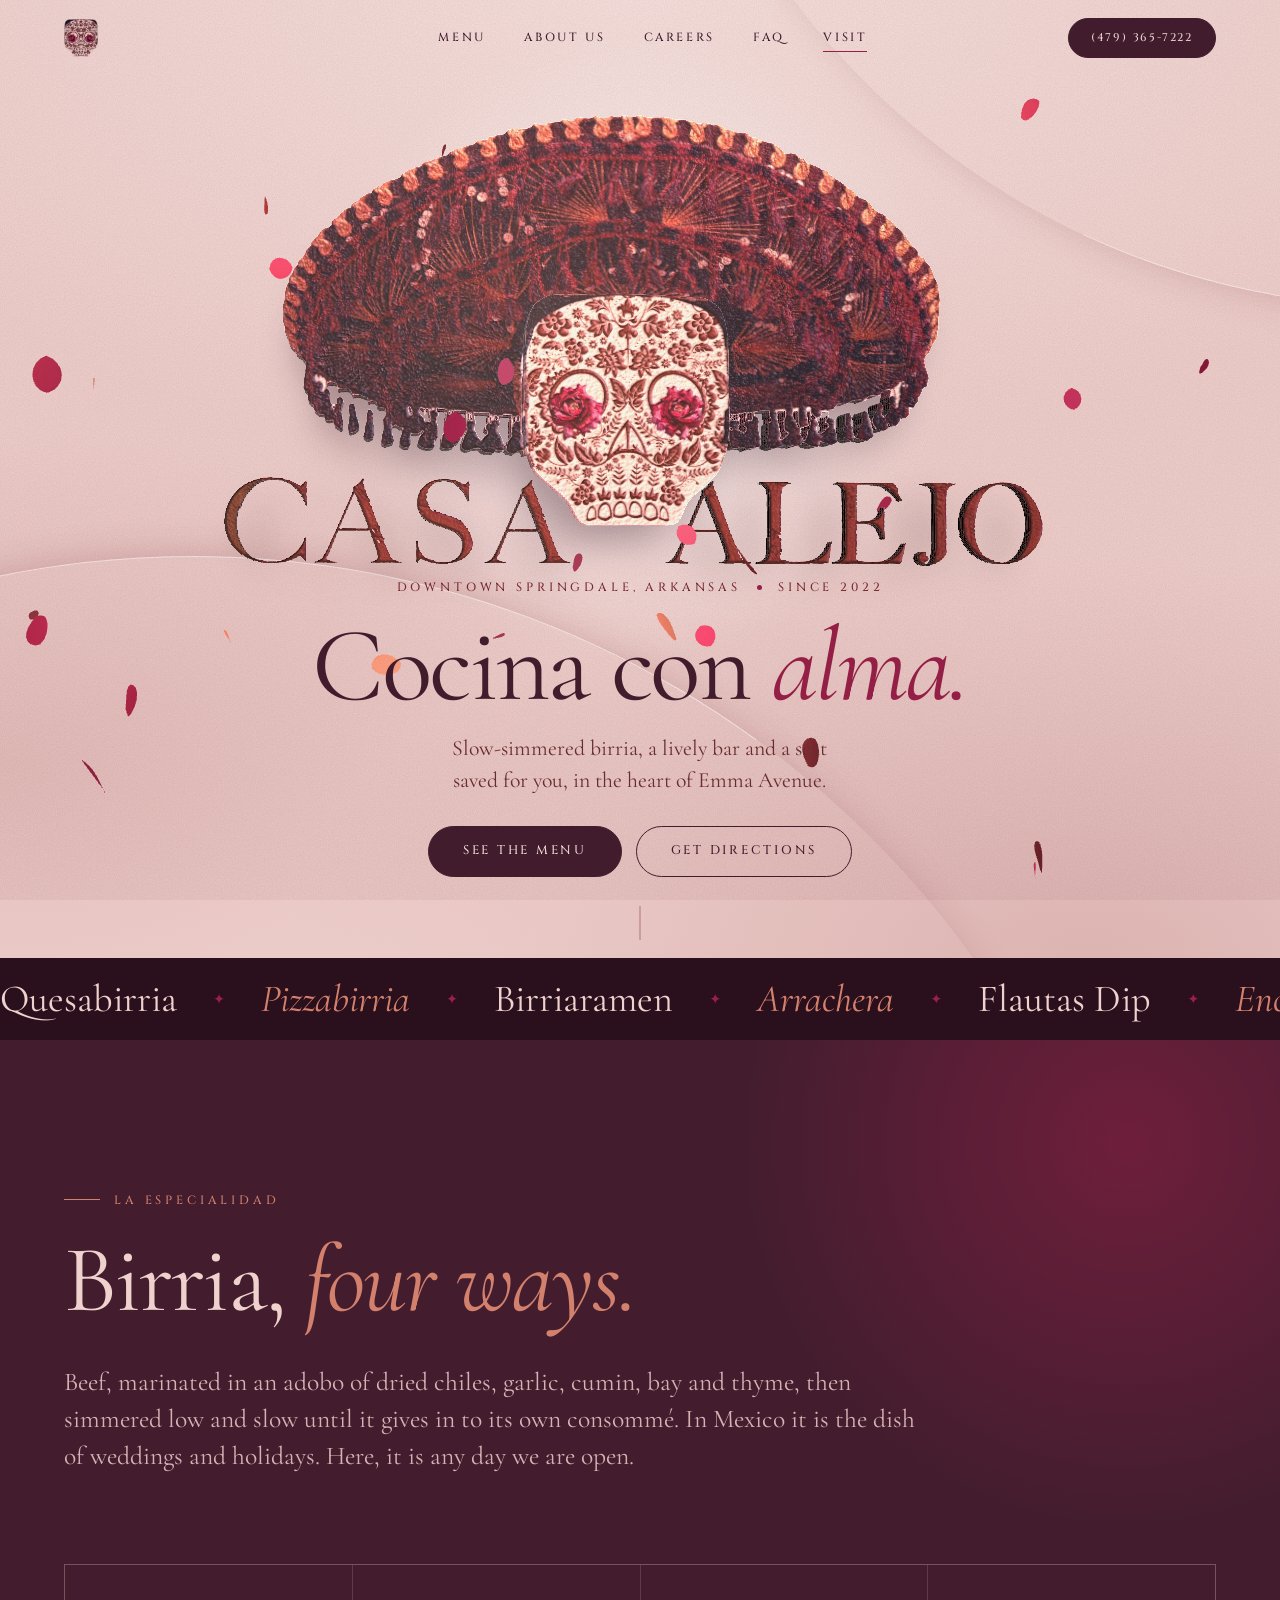
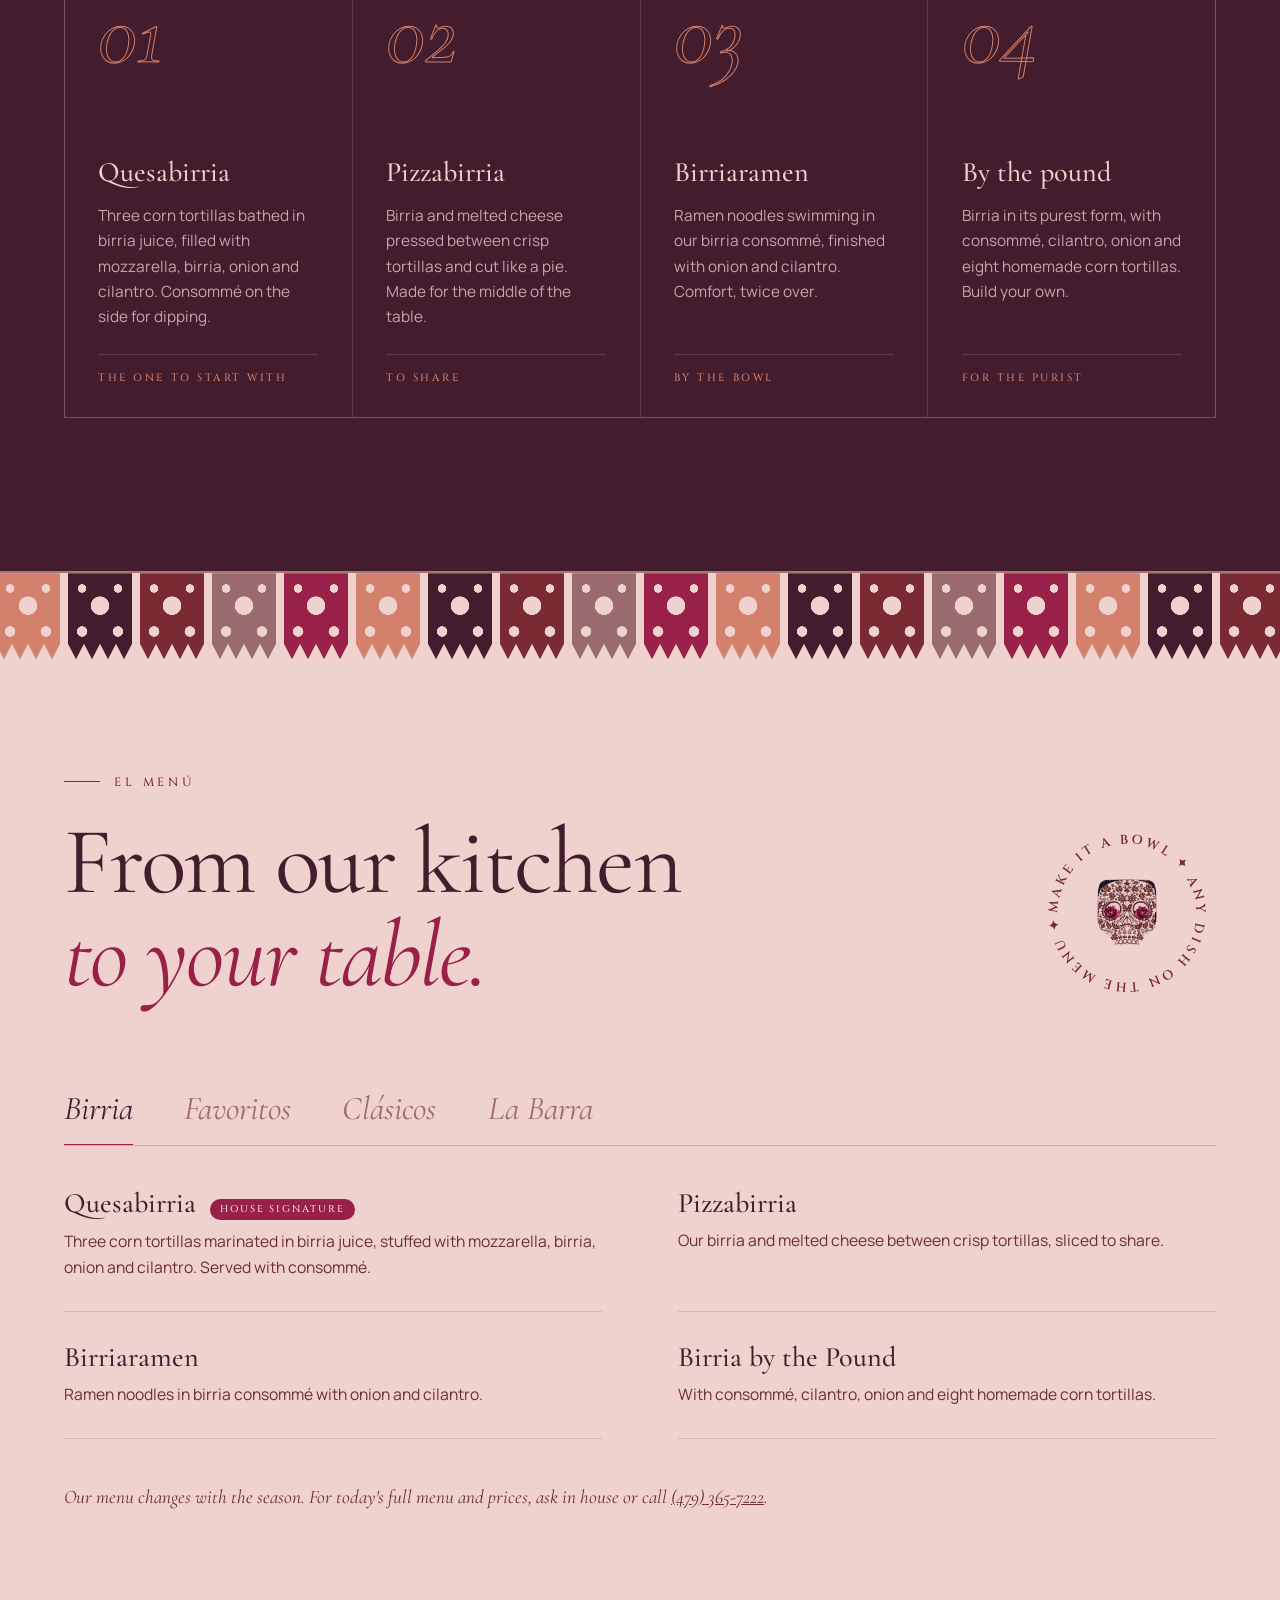
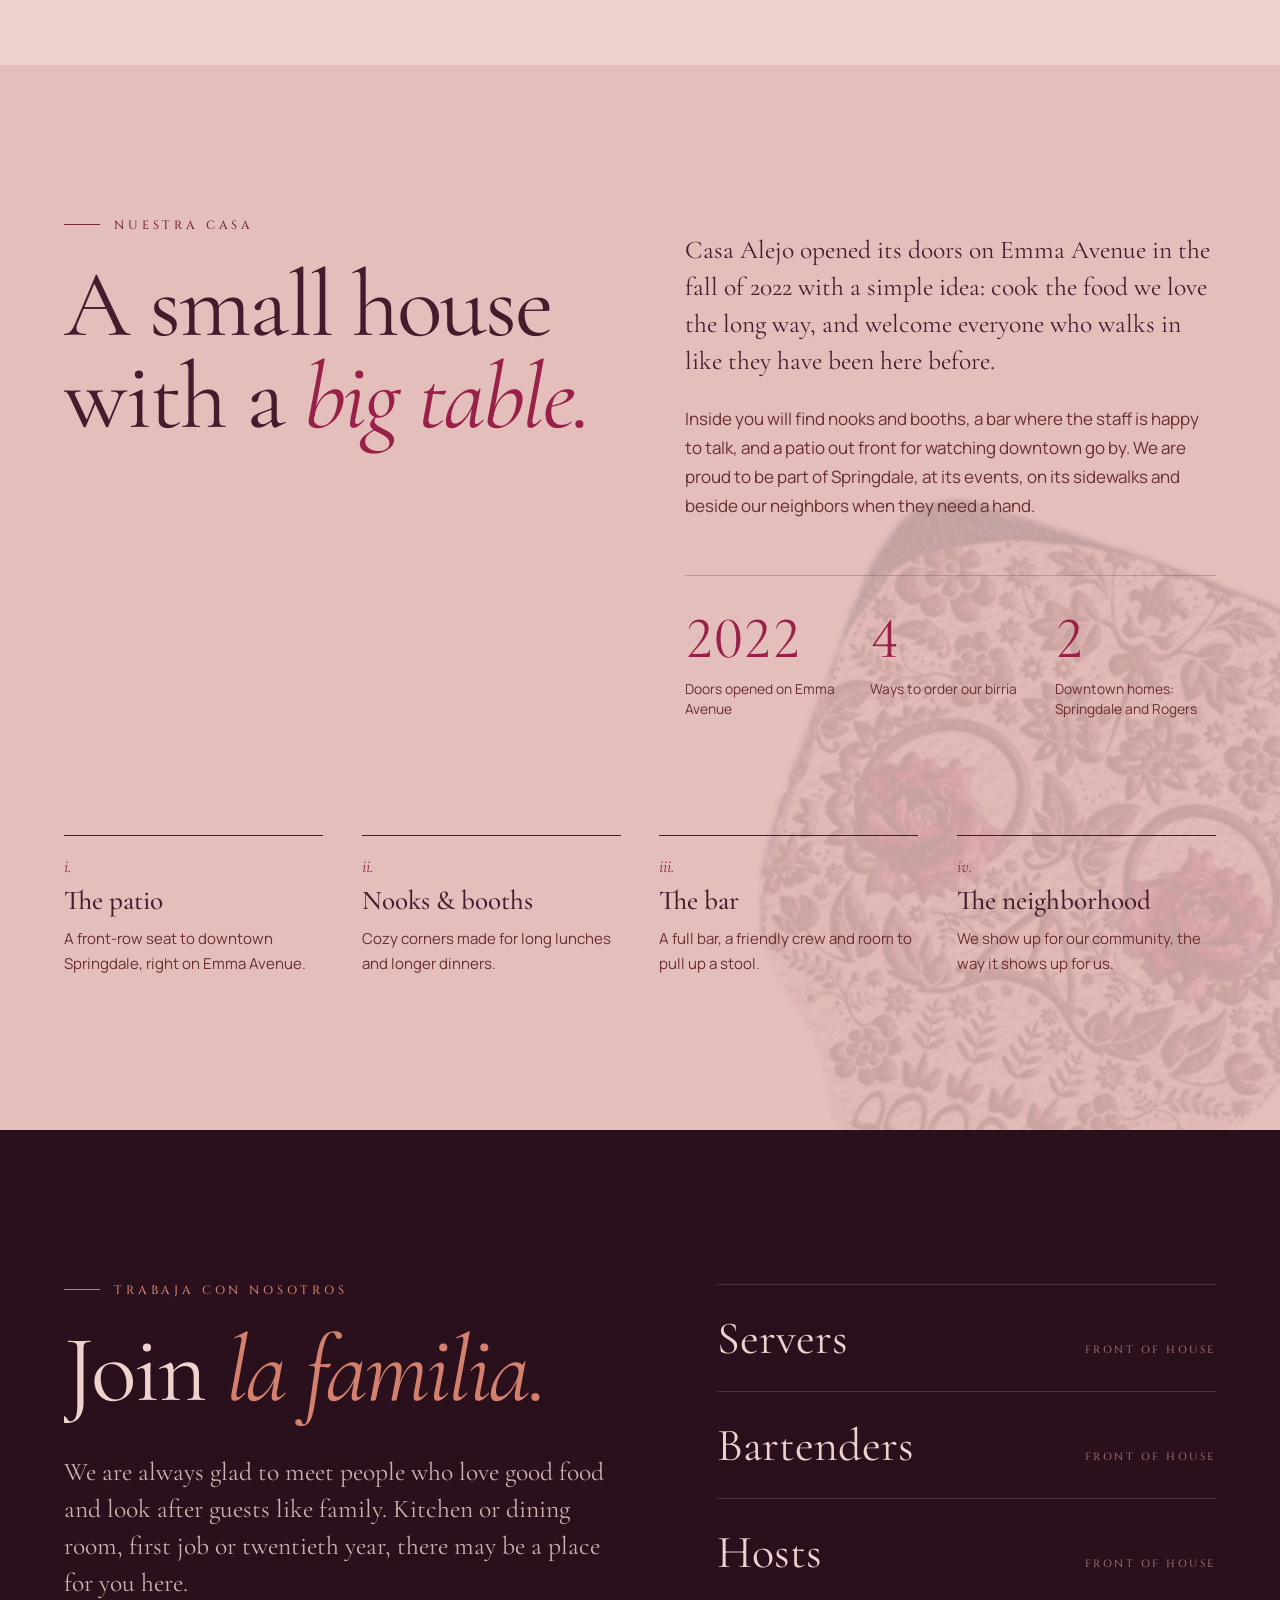
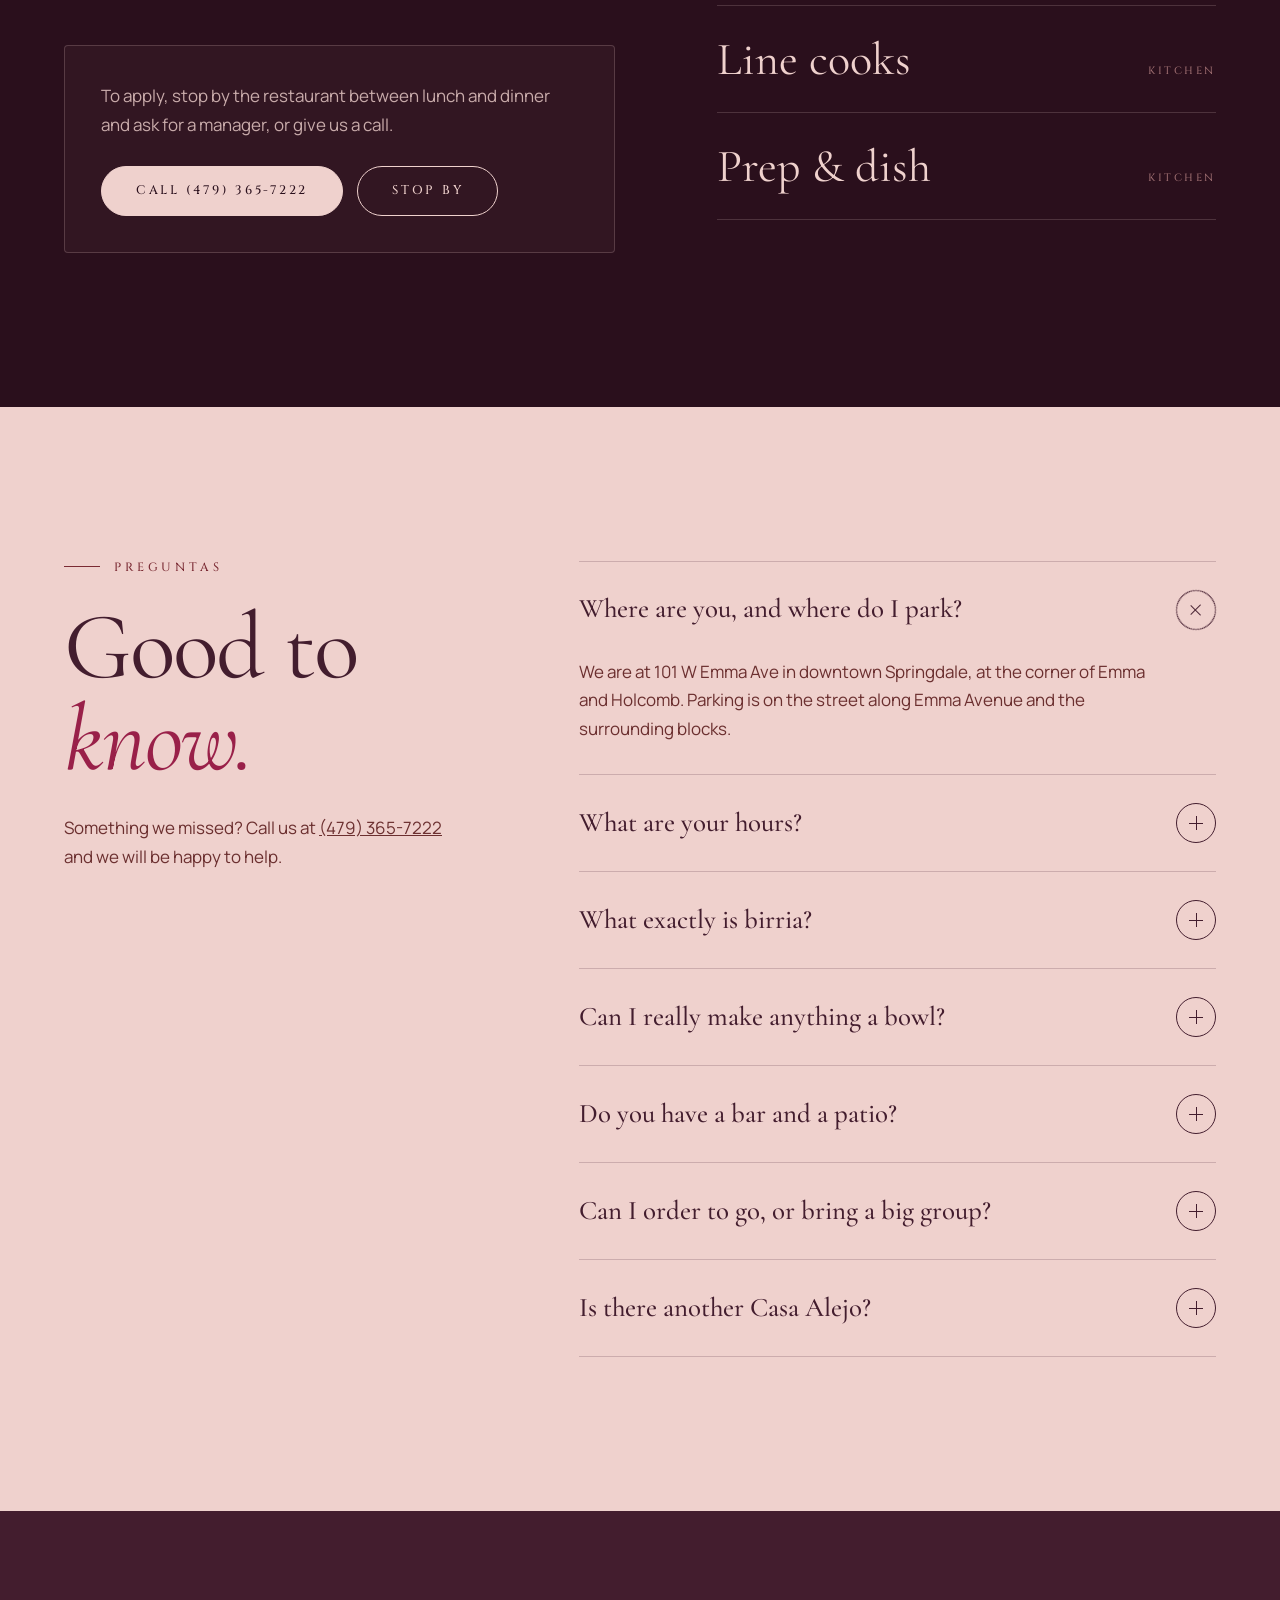
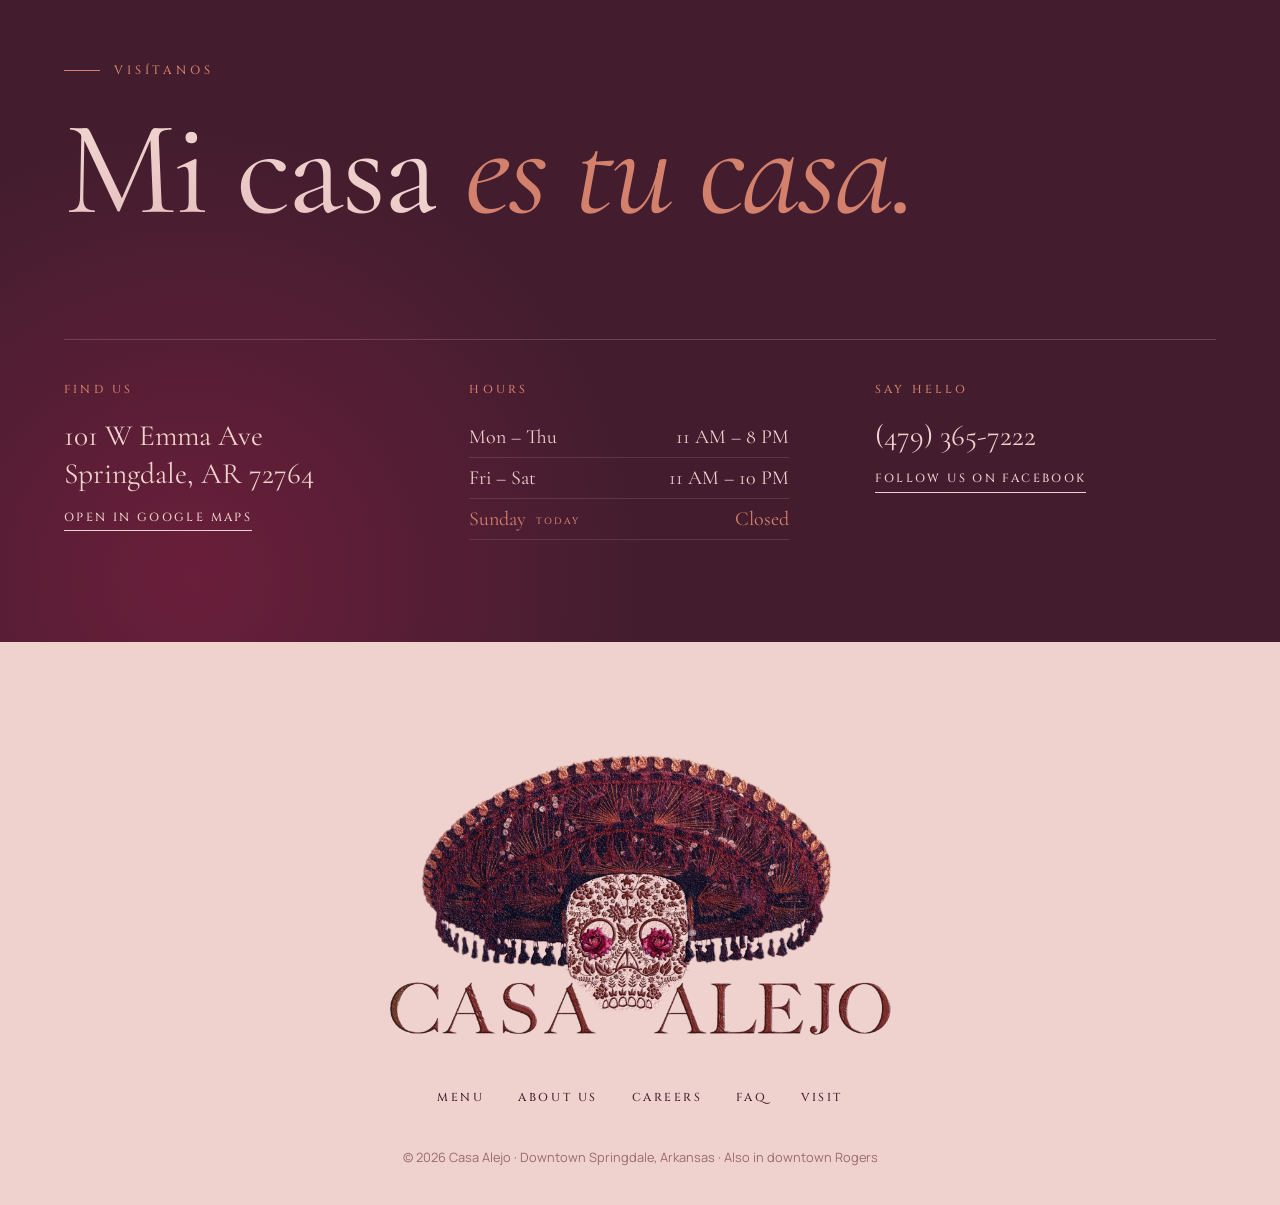
==== index.html @ 3b73771b "Add Casa Alejo landing page with 3D animated logo Static site with a hero built around the restauran" ====
<!doctype html>
<html lang="en">
<head>
<meta charset="utf-8">
<meta name="viewport" content="width=device-width, initial-scale=1, viewport-fit=cover">
<title>Casa Alejo · Mexican Kitchen &amp; Bar · Downtown Springdale</title>
<meta name="description" content="Casa Alejo is a soulful Mexican kitchen and bar on Emma Avenue in the heart of downtown Springdale, Arkansas. Home of slow-simmered birria, four ways.">
<meta name="theme-color" content="#efd1cd">
<meta property="og:title" content="Casa Alejo · Downtown Springdale">
<meta property="og:description" content="Slow-simmered birria, a full bar and a seat saved for you on Emma Avenue.">
<meta property="og:type" content="restaurant">
<meta property="og:image" content="assets/logo/icon-180.png">
<link rel="icon" type="image/png" href="assets/logo/favicon.png">
<link rel="apple-touch-icon" href="assets/logo/icon-180.png">
<link rel="preconnect" href="https://fonts.googleapis.com">
<link rel="preconnect" href="https://fonts.gstatic.com" crossorigin>
<link href="https://fonts.googleapis.com/css2?family=Cinzel:wght@400;500;600&family=Cormorant+Garamond:ital,wght@0,400;0,500;0,600;1,400;1,500&family=Manrope:wght@400;500;600&display=swap" rel="stylesheet">
<link rel="stylesheet" href="css/styles.css">
<script>document.documentElement.classList.add('js')</script>
<script type="application/ld+json">
{
  "@context": "https://schema.org",
  "@type": "Restaurant",
  "name": "Casa Alejo",
  "servesCuisine": "Mexican",
  "telephone": "+1-479-365-7222",
  "address": {
    "@type": "PostalAddress",
    "streetAddress": "101 W Emma Ave",
    "addressLocality": "Springdale",
    "addressRegion": "AR",
    "postalCode": "72764",
    "addressCountry": "US"
  },
  "openingHoursSpecification": [
    { "@type": "OpeningHoursSpecification", "dayOfWeek": ["Monday", "Tuesday", "Wednesday", "Thursday"], "opens": "11:00", "closes": "20:00" },
    { "@type": "OpeningHoursSpecification", "dayOfWeek": ["Friday", "Saturday"], "opens": "11:00", "closes": "22:00" }
  ],
  "sameAs": ["https://www.facebook.com/casa.alejo.nwa"]
}
</script>
</head>
<body>
<a class="skip" href="#menu">Skip to menu</a>
<div class="grain" aria-hidden="true"></div>

<header class="nav" id="nav">
  <a class="nav__brand" href="#top" aria-label="Casa Alejo, back to top">
    <img src="assets/logo/skull-mark.webp" alt="" width="34" height="38">
    <span>Casa Alejo</span>
  </a>
  <nav class="nav__links" id="navLinks" aria-label="Primary">
    <a href="#menu">Menu</a>
    <a href="#about">About Us</a>
    <a href="#careers">Careers</a>
    <a href="#faq">FAQ</a>
    <a href="#visit">Visit</a>
  </nav>
  <a class="btn btn--small nav__cta" href="tel:+14793657222">(479) 365-7222</a>
  <button class="nav__toggle" id="navToggle" aria-expanded="false" aria-controls="navLinks" aria-label="Open navigation"><span></span><span></span></button>
</header>

<main id="top">

  <!-- ───────────── HERO ───────────── -->
  <section class="hero" id="hero">
    <div class="hero__glow" aria-hidden="true"></div>
    <canvas class="hero__canvas" id="logoCanvas" aria-hidden="true"></canvas>
    <div class="hero__stage" id="logoStage">
      <img class="hero__fallback" src="assets/logo/logo.webp" alt="Casa Alejo logo: a floral sugar skull with rose eyes beneath an embroidered sombrero" width="1670" height="960">
    </div>
    <div class="hero__copy">
      <p class="eyebrow"><span>Downtown Springdale, Arkansas</span><i></i><span>Since 2022</span></p>
      <h1 class="hero__title"><span class="line"><span>Cocina con <em>alma.</em></span></span></h1>
      <p class="hero__sub">Slow-simmered birria, a lively bar and a seat saved for you, in the heart of Emma Avenue.</p>
      <div class="hero__actions">
        <a class="btn" href="#menu"><span>See the menu</span></a>
        <a class="btn btn--ghost" href="https://maps.app.goo.gl/HfRPFYgy8SXQbZ426" target="_blank" rel="noopener"><span>Get directions</span></a>
      </div>
    </div>
    <a class="hero__scroll" href="#birria" aria-label="Scroll to the birria"><span></span></a>
  </section>

  <!-- ───────────── MARQUEE ───────────── -->
  <div class="marquee" aria-hidden="true">
    <div class="marquee__track">
      <span>Quesabirria</span><b>✦</b><span><em>Pizzabirria</em></span><b>✦</b><span>Birriaramen</span><b>✦</b><span><em>Arrachera</em></span><b>✦</b><span>Flautas Dip</span><b>✦</b><span><em>Enchiladas Blancas</em></span><b>✦</b><span>Arroz Alejo</span><b>✦</b>
      <span>Quesabirria</span><b>✦</b><span><em>Pizzabirria</em></span><b>✦</b><span>Birriaramen</span><b>✦</b><span><em>Arrachera</em></span><b>✦</b><span>Flautas Dip</span><b>✦</b><span><em>Enchiladas Blancas</em></span><b>✦</b><span>Arroz Alejo</span><b>✦</b>
    </div>
  </div>

  <!-- ───────────── BIRRIA ───────────── -->
  <section class="birria section section--wine" id="birria">
    <div class="wrap">
      <div class="birria__head">
        <p class="label" data-reveal>La especialidad</p>
        <h2 class="display" data-reveal><span class="line"><span>Birria,</span></span> <span class="line"><span><em>four ways.</em></span></span></h2>
        <p class="lede" data-reveal>Beef, marinated in an adobo of dried chiles, garlic, cumin, bay and thyme, then simmered low and slow until it gives in to its own consommé. In Mexico it is the dish of weddings and holidays. Here, it is any day we are open.</p>
      </div>
      <ol class="birria__grid">
        <li class="card" data-reveal>
          <span class="card__no">01</span>
          <h3>Quesabirria</h3>
          <p>Three corn tortillas bathed in birria juice, filled with mozzarella, birria, onion and cilantro. Consommé on the side for dipping.</p>
          <span class="card__tag">The one to start with</span>
        </li>
        <li class="card" data-reveal>
          <span class="card__no">02</span>
          <h3>Pizzabirria</h3>
          <p>Birria and melted cheese pressed between crisp tortillas and cut like a pie. Made for the middle of the table.</p>
          <span class="card__tag">To share</span>
        </li>
        <li class="card" data-reveal>
          <span class="card__no">03</span>
          <h3>Birriaramen</h3>
          <p>Ramen noodles swimming in our birria consommé, finished with onion and cilantro. Comfort, twice over.</p>
          <span class="card__tag">By the bowl</span>
        </li>
        <li class="card" data-reveal>
          <span class="card__no">04</span>
          <h3>By the pound</h3>
          <p>Birria in its purest form, with consommé, cilantro, onion and eight homemade corn tortillas. Build your own.</p>
          <span class="card__tag">For the purist</span>
        </li>
      </ol>
    </div>
  </section>

  <!-- ───────────── MENU ───────────── -->
  <section class="menu section" id="menu">
    <div class="picado" id="picado" aria-hidden="true"></div>
    <div class="wrap">
      <div class="menu__head">
        <div>
          <p class="label" data-reveal>El menú</p>
          <h2 class="display" data-reveal><span class="line"><span>From our kitchen</span></span> <span class="line"><span><em>to your table.</em></span></span></h2>
        </div>
        <div class="bowl" data-reveal aria-label="Make anything on the menu a bowl">
          <svg viewBox="0 0 200 200" aria-hidden="true">
            <defs><path id="bowlPath" d="M100,100 m-78,0 a78,78 0 1,1 156,0 a78,78 0 1,1 -156,0"/></defs>
            <text><textPath href="#bowlPath" textLength="484">MAKE IT A BOWL ✦ ANY DISH ON THE MENU ✦ </textPath></text>
          </svg>
          <img src="assets/logo/skull-mark.webp" alt="" width="60" height="68" loading="lazy">
        </div>
      </div>

      <div class="tabs" role="tablist" aria-label="Menu sections" data-reveal>
        <button class="tab is-active" role="tab" aria-selected="true" aria-controls="panel-birria" id="tab-birria">Birria</button>
        <button class="tab" role="tab" aria-selected="false" aria-controls="panel-favoritos" id="tab-favoritos" tabindex="-1">Favoritos</button>
        <button class="tab" role="tab" aria-selected="false" aria-controls="panel-clasicos" id="tab-clasicos" tabindex="-1">Clásicos</button>
        <button class="tab" role="tab" aria-selected="false" aria-controls="panel-bar" id="tab-bar" tabindex="-1">La Barra</button>
      </div>

      <div class="panels" data-reveal>
        <div class="panel is-active" role="tabpanel" id="panel-birria" aria-labelledby="tab-birria">
          <article class="dish"><h3>Quesabirria <small>House signature</small></h3><p>Three corn tortillas marinated in birria juice, stuffed with mozzarella, birria, onion and cilantro. Served with consommé.</p></article>
          <article class="dish"><h3>Pizzabirria</h3><p>Our birria and melted cheese between crisp tortillas, sliced to share.</p></article>
          <article class="dish"><h3>Birriaramen</h3><p>Ramen noodles in birria consommé with onion and cilantro.</p></article>
          <article class="dish"><h3>Birria by the Pound</h3><p>With consommé, cilantro, onion and eight homemade corn tortillas.</p></article>
        </div>
        <div class="panel" role="tabpanel" id="panel-favoritos" aria-labelledby="tab-favoritos" hidden>
          <article class="dish"><h3>Flautas Dip <small>Guest favorite</small></h3><p>Crisp flautas meet warm, melted cheese dip. Listed as a starter, ordered as dinner. Ask for it with birria.</p></article>
          <article class="dish"><h3>Enchiladas Blancas</h3><p>Three enchiladas filled with shredded chicken, topped with cilantro, queso fresco, cheese sauce and sour cream.</p></article>
          <article class="dish"><h3>Arrachera</h3><p>Skirt steak off the grill, the plate regulars come back for.</p></article>
          <article class="dish"><h3>Arroz Alejo</h3><p>The house rice plate that carries our name.</p></article>
        </div>
        <div class="panel" role="tabpanel" id="panel-clasicos" aria-labelledby="tab-clasicos" hidden>
          <article class="dish"><h3>Tacos</h3><p>The classics, on warm tortillas. Ask your server about today's fillings.</p></article>
          <article class="dish"><h3>Enchiladas</h3><p>Rolled, sauced and baked the way you remember them.</p></article>
          <article class="dish"><h3>Fajitas</h3><p>Brought to the table sizzling, with everything you need to build your own.</p></article>
          <article class="dish"><h3>Chimichangas</h3><p>Golden, crisp and generously filled.</p></article>
          <article class="dish"><h3>Quesadillas</h3><p>Griddled until the cheese gives up. Add birria if you know what's good.</p></article>
          <article class="dish"><h3>Cheese Dips</h3><p>For the chips that land on your table the moment you sit down.</p></article>
        </div>
        <div class="panel" role="tabpanel" id="panel-bar" aria-labelledby="tab-bar" hidden>
          <article class="dish"><h3>Margaritas</h3><p>Shaken to order at our full bar. Pull up a stool and tell us how you like yours.</p></article>
          <article class="dish"><h3>Cerveza</h3><p>Cold beer, the natural partner to a plate of birria.</p></article>
          <article class="dish"><h3>Cocktails &amp; Spirits</h3><p>A full bar means the classics are covered. Ask what the bartender is pouring tonight.</p></article>
        </div>
      </div>
      <p class="menu__note" data-reveal>Our menu changes with the season. For today's full menu and prices, ask in house or call <a href="tel:+14793657222">(479) 365-7222</a>.</p>
    </div>
  </section>

  <!-- ───────────── ABOUT ───────────── -->
  <section class="about section section--plaster" id="about">
    <img class="about__mark" src="assets/logo/skull-mark.webp" alt="" aria-hidden="true" loading="lazy" data-parallax="0.12">
    <div class="wrap about__grid">
      <div class="about__intro">
        <p class="label" data-reveal>Nuestra casa</p>
        <h2 class="display" data-reveal><span class="line"><span>A small house</span></span> <span class="line"><span>with a <em>big table.</em></span></span></h2>
      </div>
      <div class="about__body">
        <p class="lede" data-reveal>Casa Alejo opened its doors on Emma Avenue in the fall of 2022 with a simple idea: cook the food we love the long way, and welcome everyone who walks in like they have been here before.</p>
        <p data-reveal>Inside you will find nooks and booths, a bar where the staff is happy to talk, and a patio out front for watching downtown go by. We are proud to be part of Springdale, at its events, on its sidewalks and beside our neighbors when they need a hand.</p>
        <dl class="stats">
          <div data-reveal><dt><span data-count="2022">2022</span></dt><dd>Doors opened on Emma Avenue</dd></div>
          <div data-reveal><dt><span data-count="4">4</span></dt><dd>Ways to order our birria</dd></div>
          <div data-reveal><dt><span data-count="2">2</span></dt><dd>Downtown homes: Springdale and Rogers</dd></div>
        </dl>
      </div>
    </div>
    <div class="wrap">
      <ul class="pillars">
        <li data-reveal><span>i.</span><h3>The patio</h3><p>A front-row seat to downtown Springdale, right on Emma Avenue.</p></li>
        <li data-reveal><span>ii.</span><h3>Nooks &amp; booths</h3><p>Cozy corners made for long lunches and longer dinners.</p></li>
        <li data-reveal><span>iii.</span><h3>The bar</h3><p>A full bar, a friendly crew and room to pull up a stool.</p></li>
        <li data-reveal><span>iv.</span><h3>The neighborhood</h3><p>We show up for our community, the way it shows up for us.</p></li>
      </ul>
    </div>
  </section>

  <!-- ───────────── CAREERS ───────────── -->
  <section class="careers section section--deep" id="careers">
    <div class="wrap careers__grid">
      <div>
        <p class="label" data-reveal>Trabaja con nosotros</p>
        <h2 class="display" data-reveal><span class="line"><span>Join</span></span> <span class="line"><span><em>la familia.</em></span></span></h2>
        <p class="lede" data-reveal>We are always glad to meet people who love good food and look after guests like family. Kitchen or dining room, first job or twentieth year, there may be a place for you here.</p>
        <div class="apply" data-reveal>
          <p>To apply, stop by the restaurant between lunch and dinner and ask for a manager, or give us a call.</p>
          <div class="hero__actions">
            <a class="btn btn--light" href="tel:+14793657222"><span>Call (479) 365-7222</span></a>
            <a class="btn btn--ghost-light" href="https://maps.app.goo.gl/HfRPFYgy8SXQbZ426" target="_blank" rel="noopener"><span>Stop by</span></a>
          </div>
        </div>
      </div>
      <ul class="roles">
        <li data-reveal><h3>Servers</h3><span>Front of house</span></li>
        <li data-reveal><h3>Bartenders</h3><span>Front of house</span></li>
        <li data-reveal><h3>Hosts</h3><span>Front of house</span></li>
        <li data-reveal><h3>Line cooks</h3><span>Kitchen</span></li>
        <li data-reveal><h3>Prep &amp; dish</h3><span>Kitchen</span></li>
      </ul>
    </div>
  </section>

  <!-- ───────────── FAQ ───────────── -->
  <section class="faq section" id="faq">
    <div class="wrap faq__grid">
      <div class="faq__intro">
        <p class="label" data-reveal>Preguntas</p>
        <h2 class="display" data-reveal><span class="line"><span>Good to</span></span> <span class="line"><span><em>know.</em></span></span></h2>
        <p data-reveal>Something we missed? Call us at <a href="tel:+14793657222">(479) 365-7222</a> and we will be happy to help.</p>
      </div>
      <div class="faq__list">
        <details data-reveal open>
          <summary>Where are you, and where do I park?</summary>
          <div><p>We are at 101 W Emma Ave in downtown Springdale, at the corner of Emma and Holcomb. Parking is on the street along Emma Avenue and the surrounding blocks.</p></div>
        </details>
        <details data-reveal>
          <summary>What are your hours?</summary>
          <div><p>Monday through Thursday, 11 AM to 8 PM. Friday and Saturday, 11 AM to 10 PM. We are closed on Sunday. Holiday hours can vary, so call ahead if you are making a special trip.</p></div>
        </details>
        <details data-reveal>
          <summary>What exactly is birria?</summary>
          <div><p>A celebratory Mexican stew of adobo-marinated meat, slow cooked in a broth of dried chiles, herbs and spices. We make ours with beef, and that broth becomes the consommé you dip everything into.</p></div>
        </details>
        <details data-reveal>
          <summary>Can I really make anything a bowl?</summary>
          <div><p>Yes. Nearly any dish on the menu can be served as a bowl. Just ask your server.</p></div>
        </details>
        <details data-reveal>
          <summary>Do you have a bar and a patio?</summary>
          <div><p>Both. There is a full bar inside and a patio out front on Emma Avenue.</p></div>
        </details>
        <details data-reveal>
          <summary>Can I order to go, or bring a big group?</summary>
          <div><p>Call us at (479) 365-7222 for to-go orders. For larger groups, a call ahead helps us have a table ready for you.</p></div>
        </details>
        <details data-reveal>
          <summary>Is there another Casa Alejo?</summary>
          <div><p>Yes. Our second home opened in downtown Rogers in 2024, with the same kitchen and the same welcome.</p></div>
        </details>
      </div>
    </div>
  </section>

  <!-- ───────────── VISIT ───────────── -->
  <section class="visit section section--wine" id="visit">
    <div class="wrap">
      <p class="label" data-reveal>Visítanos</p>
      <h2 class="display display--xl" data-reveal><span class="line"><span>Mi casa</span></span> <span class="line"><span><em>es tu casa.</em></span></span></h2>
      <div class="visit__grid">
        <div data-reveal>
          <h3>Find us</h3>
          <address>101 W Emma Ave<br>Springdale, AR 72764</address>
          <a class="link" href="https://maps.app.goo.gl/HfRPFYgy8SXQbZ426" target="_blank" rel="noopener">Open in Google Maps</a>
        </div>
        <div data-reveal>
          <h3>Hours</h3>
          <table class="hours" id="hours">
            <tr data-days="1,2,3,4"><th scope="row">Mon – Thu</th><td>11 AM – 8 PM</td></tr>
            <tr data-days="5,6"><th scope="row">Fri – Sat</th><td>11 AM – 10 PM</td></tr>
            <tr data-days="0"><th scope="row">Sunday</th><td>Closed</td></tr>
          </table>
        </div>
        <div data-reveal>
          <h3>Say hello</h3>
          <p><a class="visit__phone" href="tel:+14793657222">(479) 365-7222</a></p>
          <a class="link" href="https://www.facebook.com/share/1JMEYfqRjE/" target="_blank" rel="noopener">Follow us on Facebook</a>
        </div>
      </div>
    </div>
  </section>
</main>

<footer class="footer">
  <div class="wrap">
    <img class="footer__logo" src="assets/logo/logo.webp" alt="Casa Alejo" width="1670" height="960" loading="lazy">
    <nav class="footer__links" aria-label="Footer">
      <a href="#menu">Menu</a><a href="#about">About Us</a><a href="#careers">Careers</a><a href="#faq">FAQ</a><a href="#visit">Visit</a>
    </nav>
    <p class="footer__fine">© <span id="year">2026</span> Casa Alejo · Downtown Springdale, Arkansas · Also in downtown Rogers</p>
  </div>
</footer>

<script type="module" src="js/main.js"></script>
</body>
</html>
---- css/styles.css ----
/* Casa Alejo — palette sampled from the restaurant's logo artwork */
:root {
  --blush: #efd1cd;
  --blush-light: #f6e3df;
  --plaster: #e3bebb;
  --rose-dust: #dcb4b2;
  --mauve: #9a6b6e;
  --ink: #6b2f2f;
  --oxblood: #7a2a33;
  --wine: #431d2e;
  --wine-deep: #2a0f1c;
  --rosa: #992049;
  --cobre: #d3806d;

  --serif: "Cormorant Garamond", "Iowan Old Style", Georgia, serif;
  --caps: "Cinzel", "Trajan Pro", Georgia, serif;
  --sans: "Manrope", system-ui, -apple-system, "Segoe UI", sans-serif;

  --ease: cubic-bezier(.2, .8, .2, 1);
  --gutter: clamp(20px, 5vw, 72px);
  --nav-h: 76px;
}

*, *::before, *::after { box-sizing: border-box; }
html { scroll-behavior: smooth; scroll-padding-top: var(--nav-h); -webkit-text-size-adjust: 100%; }
body {
  margin: 0;
  background: var(--blush);
  color: var(--wine);
  font: 400 1.0625rem/1.7 var(--sans);
  -webkit-font-smoothing: antialiased;
  overflow-x: hidden;
}
img { max-width: 100%; height: auto; display: block; }
a { color: inherit; }
h1, h2, h3, p, ol, ul, dl, dd, figure { margin: 0; }
ol, ul { padding: 0; list-style: none; }
em { font-style: italic; }
::selection { background: var(--rosa); color: var(--blush-light); }
:focus-visible { outline: 2px solid var(--rosa); outline-offset: 4px; border-radius: 4px; }

.skip { position: fixed; left: 12px; top: 12px; transform: translateY(-300%); z-index: 100; background: var(--wine); color: var(--blush); padding: 10px 16px; border-radius: 999px; transition: transform .2s; }
.skip:focus { transform: none; }

/* paper grain over everything, like the plaster in the logo artwork */
.grain {
  position: fixed; inset: 0; z-index: 60; pointer-events: none; opacity: .38; mix-blend-mode: multiply;
  background-image: url("data:image/svg+xml,%3Csvg xmlns='http://www.w3.org/2000/svg' width='220' height='220'%3E%3Cfilter id='n'%3E%3CfeTurbulence type='fractalNoise' baseFrequency='.9' numOctaves='3' stitchTiles='stitch'/%3E%3CfeColorMatrix values='0 0 0 0 .45  0 0 0 0 .25  0 0 0 0 .28  0 0 0 .55 0'/%3E%3C/filter%3E%3Crect width='100%25' height='100%25' filter='url(%23n)'/%3E%3C/svg%3E");
}

.wrap { width: min(1280px, 100%); margin-inline: auto; padding-inline: var(--gutter); }
.section { position: relative; padding-block: clamp(88px, 12vw, 176px); }
.section--wine { background: var(--wine); color: var(--blush); }
.section--deep { background: var(--wine-deep); color: var(--blush); }
.section--plaster { background: var(--plaster); }

/* ── type ── */
.label, .eyebrow {
  font: 500 .75rem/1 var(--caps); letter-spacing: .32em; text-transform: uppercase; color: var(--oxblood);
}
.section--wine .label, .section--deep .label { color: var(--cobre); }
.label { display: flex; align-items: center; gap: 14px; margin-bottom: 28px; }
.label::before { content: ""; width: 36px; height: 1px; background: currentColor; }
.display {
  font: 400 clamp(2.9rem, 7.4vw, 6.6rem)/.98 var(--serif); letter-spacing: -.02em; text-wrap: balance;
}
.display--xl { font-size: clamp(3.4rem, 10.5vw, 9.5rem); }
.display em { color: var(--rosa); }
.section--wine .display em, .section--deep .display em { color: var(--cobre); }
.lede { font: 400 clamp(1.3rem, 2vw, 1.7rem)/1.45 var(--serif); max-width: 34em; text-wrap: pretty; }
.line { display: inline-block; overflow: hidden; vertical-align: top; padding-bottom: .12em; margin-bottom: -.12em; }
.line > span { display: inline-block; }

/* ── buttons ── */
.btn {
  --bg: var(--wine); --fg: var(--blush-light); --fill: var(--rosa);
  position: relative; display: inline-flex; align-items: center; justify-content: center; overflow: hidden; isolation: isolate;
  padding: 18px 34px; border-radius: 999px; border: 1px solid var(--bg); background: var(--bg); color: var(--fg);
  font: 500 .78rem/1 var(--caps); letter-spacing: .22em; text-transform: uppercase; text-decoration: none; white-space: nowrap;
  transition: color .4s var(--ease), border-color .4s var(--ease), transform .4s var(--ease);
}
.btn::before {
  content: ""; position: absolute; inset: -1px; z-index: -1; border-radius: inherit; background: var(--fill);
  transform: translateY(102%); transition: transform .55s var(--ease);
}
.btn:hover { border-color: var(--fill); }
.btn:hover::before { transform: none; }
.btn:active { transform: scale(.97); }
.btn--ghost { --fg: var(--wine); background: transparent; }
.btn--ghost:hover { color: var(--blush-light); }
.btn--light { --bg: var(--blush); --fg: var(--wine-deep); --fill: var(--cobre); }
.btn--ghost-light { --bg: var(--blush); --fg: var(--blush); --fill: var(--blush); background: transparent; }
.btn--ghost-light:hover { color: var(--wine-deep); }
.btn--small { padding: 13px 22px; font-size: .7rem; letter-spacing: .16em; }
.link {
  display: inline-block; margin-top: 18px; font: 500 .74rem/1 var(--caps); letter-spacing: .2em; text-transform: uppercase; text-decoration: none;
  padding-bottom: 8px; background: linear-gradient(currentColor, currentColor) 0 100% / 100% 1px no-repeat; transition: background-size .5s var(--ease), color .3s;
}
.link:hover { background-size: 0 1px; background-position: 100% 100%; color: var(--cobre); }

/* ── nav ── */
.nav {
  position: fixed; inset: 0 0 auto 0; z-index: 50; height: var(--nav-h); padding-inline: var(--gutter);
  display: flex; align-items: center; justify-content: space-between; gap: 24px;
  transition: background .4s, box-shadow .4s, transform .5s var(--ease);
}
.nav.is-stuck { background: color-mix(in srgb, var(--blush) 86%, transparent); backdrop-filter: blur(14px) saturate(1.2); -webkit-backdrop-filter: blur(14px) saturate(1.2); box-shadow: 0 1px 0 rgb(67 29 46 / .12); }
.nav.is-hidden { transform: translateY(-100%); }
.nav__brand { display: flex; align-items: center; gap: 12px; text-decoration: none; font: 500 1rem/1 var(--caps); letter-spacing: .2em; text-transform: uppercase; color: var(--ink); }
.nav__brand img { width: 34px; height: auto; transition: transform .6s var(--ease); }
.nav__brand:hover img { transform: rotate(-8deg) scale(1.08); }
.nav__brand span { opacity: 0; transform: translateX(-8px); transition: opacity .4s, transform .4s var(--ease); }
.nav.is-stuck .nav__brand span { opacity: 1; transform: none; }
.nav__links { display: flex; gap: clamp(18px, 3vw, 44px); }
.nav__links a {
  position: relative; text-decoration: none; font: 500 .74rem/1 var(--caps); letter-spacing: .22em; text-transform: uppercase; padding-block: 10px;
}
.nav__links a::after { content: ""; position: absolute; left: 0; right: 0; bottom: 2px; height: 1px; background: var(--rosa); transform: scaleX(0); transform-origin: right; transition: transform .45s var(--ease); }
.nav__links a:hover::after, .nav__links a.is-current::after { transform: scaleX(1); transform-origin: left; }
.nav__toggle { display: none; width: 44px; height: 44px; border: 0; background: none; padding: 0; position: relative; cursor: pointer; z-index: 2; }
.nav__toggle span { position: absolute; left: 10px; right: 10px; height: 1.5px; background: var(--wine); transition: transform .4s var(--ease), top .4s var(--ease); }
.nav__toggle span:first-child { top: 17px; } .nav__toggle span:last-child { top: 26px; }
.nav__toggle[aria-expanded="true"] span:first-child { top: 21.5px; transform: rotate(45deg); }
.nav__toggle[aria-expanded="true"] span:last-child { top: 21.5px; transform: rotate(-45deg); }

/* ── hero ── */
.hero {
  position: relative; min-height: 100svh; display: grid; grid-template-rows: minmax(0, 1fr) auto; overflow: hidden;
  padding: calc(var(--nav-h) + 8px) var(--gutter) clamp(64px, 9vh, 104px);
  background:
    radial-gradient(120% 80% at 50% 0%, var(--blush-light) 0%, transparent 60%),
    radial-gradient(90% 60% at 85% 100%, var(--rose-dust) 0%, transparent 70%),
    radial-gradient(70% 50% at 0% 80%, var(--plaster) 0%, transparent 70%),
    var(--blush);
}
/* torn-plaster creases, echoing the logo's backdrop */
.hero::before, .hero::after {
  content: ""; position: absolute; pointer-events: none; border-radius: 50%; border: 1px solid transparent;
  border-top-color: rgb(255 255 255 / .55); box-shadow: 0 -18px 40px -22px rgb(122 42 51 / .28);
}
.hero::before { width: 150vmax; height: 150vmax; left: -60vmax; top: 58%; transform: rotate(-9deg); }
.hero::after { width: 120vmax; height: 120vmax; right: -70vmax; top: -96vmax; transform: rotate(160deg); }
.hero__glow {
  position: absolute; left: 50%; top: 36%; width: min(900px, 120vw); aspect-ratio: 1; translate: -50% -50%; pointer-events: none;
  background: radial-gradient(closest-side, rgb(255 255 255 / .75), transparent 70%);
  animation: breathe 7s ease-in-out infinite;
}
@keyframes breathe { 50% { scale: 1.12; opacity: .7; } }
.hero__canvas { position: absolute; inset: 0; width: 100%; height: 100%; z-index: 2; pointer-events: none; opacity: 0; transition: opacity 1.2s ease; }
.gl-ready .hero__canvas { opacity: 1; }
.hero__stage { position: relative; z-index: 1; display: grid; place-items: center; min-height: 38svh; }
.hero__fallback { width: min(860px, 100%); max-height: 100%; object-fit: contain; filter: drop-shadow(0 30px 30px rgb(67 29 46 / .28)); transition: opacity .6s; }
.gl-ready .hero__fallback { opacity: 0; }
.hero__copy { position: relative; z-index: 3; text-align: center; display: grid; justify-items: center; gap: 18px; }
.eyebrow { display: flex; flex-wrap: wrap; justify-content: center; align-items: center; gap: 8px 16px; line-height: 1.6; }
.eyebrow i { width: 5px; height: 5px; border-radius: 50%; background: var(--rosa); }
.hero__title { font: 400 clamp(3rem, 8.2vw, 7rem)/.95 var(--serif); letter-spacing: -.025em; color: var(--wine); }
.hero__title em { color: var(--rosa); }
.hero__sub { font: 400 clamp(1.15rem, 1.7vw, 1.45rem)/1.45 var(--serif); max-width: 30em; text-wrap: balance; color: var(--ink); }
.hero__actions { display: flex; flex-wrap: wrap; justify-content: center; gap: 14px; margin-top: 12px; }
.hero__scroll { position: absolute; z-index: 3; left: 50%; bottom: 18px; width: 1px; height: 34px; translate: -50% 0; overflow: hidden; }
.hero__scroll span { position: absolute; inset: 0; background: var(--oxblood); animation: drip 2.2s var(--ease) infinite; }
@keyframes drip { 0% { transform: translateY(-100%); } 60%, 100% { transform: translateY(100%); } }

/* hero intro */
.js .hero__copy > * { opacity: 0; transform: translateY(22px); }
.js .hero__title .line > span { transform: translateY(110%); }
.is-loaded .hero__copy > * { opacity: 1; transform: none; transition: opacity 1.1s var(--ease), transform 1.1s var(--ease); }
.is-loaded .hero__copy > :nth-child(1) { transition-delay: .5s; }
.is-loaded .hero__copy > :nth-child(2) { transition-delay: .6s; }
.is-loaded .hero__copy > :nth-child(3) { transition-delay: .85s; }
.is-loaded .hero__copy > :nth-child(4) { transition-delay: 1s; }
.is-loaded .hero__title .line > span { transform: none; transition: transform 1.3s var(--ease) .65s; }

/* ── marquee ── */
.marquee { background: var(--wine-deep); color: var(--blush); overflow: hidden; padding-block: 22px; position: relative; z-index: 4; }
.marquee__track { display: flex; align-items: center; gap: 36px; width: max-content; animation: slide 46s linear infinite; }
.marquee span { font: 400 clamp(1.5rem, 3vw, 2.4rem)/1 var(--serif); white-space: nowrap; }
.marquee em { color: var(--cobre); }
.marquee b { color: var(--rosa); font-size: .9rem; font-weight: 400; }
@keyframes slide { to { transform: translateX(calc(-50% - 18px)); } }

/* ── birria ── */
.birria { overflow: hidden; }
.birria::before {
  content: ""; position: absolute; right: -18vw; top: -22vw; width: 60vw; aspect-ratio: 1; border-radius: 50%; pointer-events: none;
  background: radial-gradient(closest-side, rgb(153 32 73 / .5), transparent);
}
.birria__head { display: grid; gap: 0; margin-bottom: clamp(48px, 7vw, 96px); position: relative; }
.birria__head .lede { margin-top: 36px; color: color-mix(in srgb, var(--blush) 84%, transparent); }
.birria__grid { display: grid; grid-template-columns: repeat(4, 1fr); gap: 1px; background: rgb(239 209 205 / .16); border: 1px solid rgb(239 209 205 / .16); position: relative; counter-reset: none; }
.card {
  --mx: 50%; --my: 0%;
  position: relative; overflow: hidden; background: var(--wine); padding: clamp(26px, 2.6vw, 40px); min-height: 400px;
  display: flex; flex-direction: column; gap: 16px; transition: background .5s;
}
.card::before {
  content: ""; position: absolute; inset: 0; opacity: 0; transition: opacity .5s;
  background: radial-gradient(420px circle at var(--mx) var(--my), rgb(211 128 109 / .3), transparent 65%);
}
.card:hover::before { opacity: 1; }
.card > * { position: relative; }
.card__no { font: 400 clamp(4.5rem, 7vw, 6.5rem)/.8 var(--serif); font-style: italic; color: transparent; -webkit-text-stroke: 1px var(--cobre); padding-bottom: 72px; transition: color .5s, transform .7s var(--ease); transform-origin: left bottom; }
.card:hover .card__no { color: var(--cobre); transform: translateY(-6px) scale(1.04); }
.card h3 { font: 500 clamp(1.7rem, 2.2vw, 2.1rem)/1.05 var(--serif); }
.card p { flex: 1; font-size: .96rem; line-height: 1.65; color: color-mix(in srgb, var(--blush) 76%, transparent); }
.card__tag { font: 500 .66rem/1 var(--caps); letter-spacing: .24em; text-transform: uppercase; color: var(--cobre); padding-top: 18px; border-top: 1px solid rgb(239 209 205 / .16); margin-top: 8px; }

/* ── menu ── */
.menu { padding-top: clamp(150px, 16vw, 230px); }
.picado { position: absolute; inset: 0 0 auto 0; height: 110px; display: flex; justify-content: center; gap: 8px; padding-inline: 8px; overflow: hidden; }
.picado::before { content: ""; position: absolute; inset: 0 0 auto 0; height: 2px; background: var(--ink); opacity: .55; }
.picado i {
  flex: 1 0 64px; max-width: 96px; height: 86px; margin-top: 2px; transform-origin: 50% 0; background: var(--c, var(--rosa));
  -webkit-mask: radial-gradient(circle at 50% 38%, #0000 0 9px, #000 9.5px) , radial-gradient(circle at 22% 68%, #0000 0 5px, #000 5.5px), radial-gradient(circle at 78% 68%, #0000 0 5px, #000 5.5px), radial-gradient(circle at 22% 18%, #0000 0 4px, #000 4.5px), radial-gradient(circle at 78% 18%, #0000 0 4px, #000 4.5px);
  -webkit-mask-composite: source-in; mask-composite: intersect;
  clip-path: polygon(0 0, 100% 0, 100% 82%, 87.5% 100%, 75% 82%, 62.5% 100%, 50% 82%, 37.5% 100%, 25% 82%, 12.5% 100%, 0 82%);
  animation: sway 4.6s ease-in-out infinite alternate; animation-delay: var(--d, 0s);
}
@keyframes sway { from { transform: rotate(-3.2deg) skewX(1.5deg); } to { transform: rotate(3.2deg) skewX(-1.5deg); } }
.menu__head { display: flex; justify-content: space-between; align-items: flex-end; gap: 32px; margin-bottom: clamp(40px, 6vw, 72px); }
.bowl { position: relative; flex: none; width: clamp(128px, 14vw, 178px); aspect-ratio: 1; display: grid; place-items: center; }
.bowl svg { position: absolute; inset: 0; animation: spin 22s linear infinite; }
.bowl text { font: 600 14.5px var(--caps); letter-spacing: .08em; fill: var(--oxblood); }
.bowl img { width: 34%; }
@keyframes spin { to { transform: rotate(360deg); } }

.tabs { display: flex; gap: clamp(20px, 4vw, 56px); border-bottom: 1px solid rgb(67 29 46 / .2); overflow-x: auto; scrollbar-width: none; }
.tabs::-webkit-scrollbar { display: none; }
.tab {
  position: relative; flex: none; background: none; border: 0; cursor: pointer; padding: 18px 0 20px; color: var(--mauve);
  font: 400 clamp(1.5rem, 2.6vw, 2.2rem)/1 var(--serif); font-style: italic; transition: color .4s;
}
.tab::after { content: ""; position: absolute; left: 0; right: 0; bottom: -1px; height: 2px; background: var(--rosa); transform: scaleX(0); transform-origin: left; transition: transform .5s var(--ease); }
.tab:hover { color: var(--wine); }
.tab.is-active { color: var(--wine); }
.tab.is-active::after { transform: scaleX(1); }
.panel { display: grid; grid-template-columns: repeat(2, 1fr); gap: 0 clamp(32px, 6vw, 96px); padding-top: 12px; }
.panel[hidden] { display: none; }
.dish { padding: 30px 0; border-bottom: 1px solid rgb(67 29 46 / .14); display: grid; gap: 8px; align-content: start; }
.panel.is-active .dish { animation: rise .7s var(--ease) both; animation-delay: calc(var(--i, 0) * 70ms); }
@keyframes rise { from { opacity: 0; transform: translateY(18px); } }
.dish h3 { font: 500 clamp(1.55rem, 2.2vw, 1.95rem)/1.1 var(--serif); display: flex; flex-wrap: wrap; align-items: baseline; gap: 6px 14px; transition: color .3s, transform .5s var(--ease); }
.dish:hover h3 { color: var(--rosa); transform: translateX(8px); }
.dish small { font: 500 .62rem/1 var(--caps); letter-spacing: .2em; text-transform: uppercase; color: var(--blush-light); background: var(--rosa); padding: 6px 10px 5px; border-radius: 999px; }
.dish p { color: var(--ink); font-size: .98rem; max-width: 34em; }
.menu__note { margin-top: 44px; font: italic 400 1.2rem/1.5 var(--serif); color: var(--ink); }

/* ── about ── */
.about { overflow: hidden; }
.about__mark { position: absolute; right: -6vw; top: 8%; width: min(46vw, 620px); opacity: .16; pointer-events: none; mix-blend-mode: multiply; }
.about__grid { display: grid; grid-template-columns: 1fr 1fr; gap: clamp(40px, 7vw, 120px); position: relative; }
.about__body { display: grid; gap: 26px; align-content: start; padding-top: 12px; }
.about__body > p:not(.lede) { max-width: 36em; color: var(--ink); }
.stats { display: grid; grid-template-columns: repeat(3, 1fr); gap: 24px; margin-top: 28px; padding-top: 34px; border-top: 1px solid rgb(67 29 46 / .22); }
.stats dt { font: 400 clamp(2.8rem, 4.6vw, 4.4rem)/1 var(--serif); color: var(--rosa); font-variant-numeric: lining-nums tabular-nums; }
.stats dd { font-size: .86rem; line-height: 1.5; margin-top: 10px; color: var(--ink); }
.pillars { display: grid; grid-template-columns: repeat(4, 1fr); gap: clamp(20px, 3vw, 44px); margin-top: clamp(64px, 9vw, 128px); position: relative; }
.pillars li { border-top: 1px solid var(--wine); padding-top: 22px; display: grid; gap: 10px; align-content: start; }
.pillars span { font: italic 400 1.1rem/1 var(--serif); color: var(--rosa); }
.pillars h3 { font: 500 1.7rem/1.1 var(--serif); }
.pillars p { font-size: .94rem; color: var(--ink); }

/* ── careers ── */
.careers__grid { display: grid; grid-template-columns: 1.05fr .95fr; gap: clamp(48px, 8vw, 128px); align-items: start; }
.careers .lede { margin-top: 36px; color: color-mix(in srgb, var(--blush) 84%, transparent); }
.apply { margin-top: 44px; padding: clamp(24px, 3vw, 36px); border: 1px solid rgb(239 209 205 / .2); border-radius: 4px; background: rgb(239 209 205 / .04); display: grid; gap: 14px; }
.apply p { color: color-mix(in srgb, var(--blush) 80%, transparent); }
.apply .hero__actions { justify-content: flex-start; }
.roles li { display: flex; justify-content: space-between; align-items: baseline; gap: 20px; padding: clamp(20px, 2.4vw, 30px) 0; border-bottom: 1px solid rgb(239 209 205 / .18); transition: padding .5s var(--ease), border-color .4s; }
.roles li:first-child { border-top: 1px solid rgb(239 209 205 / .18); }
.roles li:hover { padding-left: 16px; border-color: var(--cobre); }
.roles h3 { font: 400 clamp(2rem, 3.6vw, 3.2rem)/1 var(--serif); transition: color .3s; }
.roles li:hover h3 { color: var(--cobre); font-style: italic; }
.roles span { font: 500 .66rem/1 var(--caps); letter-spacing: .24em; text-transform: uppercase; color: var(--mauve); white-space: nowrap; }

/* ── faq ── */
.faq__grid { display: grid; grid-template-columns: .8fr 1.2fr; gap: clamp(40px, 7vw, 120px); align-items: start; }
.faq__intro { position: sticky; top: calc(var(--nav-h) + 24px); }
.faq__intro > p:last-child { margin-top: 28px; color: var(--ink); max-width: 24em; }
details { border-bottom: 1px solid rgb(67 29 46 / .2); }
details:first-child { border-top: 1px solid rgb(67 29 46 / .2); }
summary {
  list-style: none; cursor: pointer; display: flex; justify-content: space-between; align-items: center; gap: 24px;
  padding: 28px 0; font: 500 clamp(1.4rem, 2.1vw, 1.8rem)/1.2 var(--serif); transition: color .3s;
}
summary::-webkit-details-marker { display: none; }
summary:hover { color: var(--rosa); }
summary::after {
  content: ""; flex: none; width: 40px; height: 40px; border-radius: 50%; border: 1px solid currentColor;
  background: linear-gradient(currentColor, currentColor) center / 14px 1px no-repeat, linear-gradient(currentColor, currentColor) center / 1px 14px no-repeat;
  transition: transform .5s var(--ease), background-color .3s;
}
details[open] summary::after { transform: rotate(135deg); }
details > div { padding: 0 64px 30px 0; color: var(--ink); max-width: 44em; }
details[open] > div { animation: rise .6s var(--ease) both; }

/* ── visit ── */
.visit { overflow: hidden; padding-bottom: clamp(64px, 8vw, 112px); }
.visit::before { content: ""; position: absolute; left: -20vw; bottom: -30vw; width: 70vw; aspect-ratio: 1; border-radius: 50%; background: radial-gradient(closest-side, rgb(153 32 73 / .45), transparent); pointer-events: none; }
.visit__grid { display: grid; grid-template-columns: repeat(3, 1fr); gap: clamp(32px, 5vw, 80px); margin-top: clamp(56px, 8vw, 104px); padding-top: 44px; border-top: 1px solid rgb(239 209 205 / .2); position: relative; }
.visit h3 { font: 500 .72rem/1 var(--caps); letter-spacing: .28em; text-transform: uppercase; color: var(--cobre); margin-bottom: 22px; }
.visit address, .visit__phone { font: 400 clamp(1.5rem, 2.3vw, 2rem)/1.3 var(--serif); font-style: normal; text-decoration: none; }
.visit__phone:hover { color: var(--cobre); }
.hours { border-collapse: collapse; width: 100%; max-width: 320px; font: 400 1.25rem/1.3 var(--serif); }
.hours th { text-align: left; font-weight: 400; padding: 7px 18px 7px 0; }
.hours td { text-align: right; padding: 7px 0; white-space: nowrap; }
.hours tr { border-bottom: 1px solid rgb(239 209 205 / .14); transition: color .3s; }
.hours tr.is-today { color: var(--cobre); }
.hours tr.is-today th::after { content: "today"; margin-left: 10px; font: 500 .58rem/1 var(--caps); letter-spacing: .2em; text-transform: uppercase; vertical-align: middle; }

/* ── footer ── */
.footer { background: var(--blush); padding: clamp(56px, 8vw, 104px) 0 36px; text-align: center; position: relative; }
.footer__logo { width: min(520px, 78%); margin-inline: auto; }
.footer__links { display: flex; flex-wrap: wrap; justify-content: center; gap: 12px 34px; margin-top: 40px; }
.footer__links a { font: 500 .72rem/1 var(--caps); letter-spacing: .22em; text-transform: uppercase; text-decoration: none; padding-block: 8px; transition: color .3s; }
.footer__links a:hover { color: var(--rosa); }
.footer__fine { margin-top: 36px; font-size: .8rem; color: var(--mauve); }

/* ── scroll reveals ── */
.js [data-reveal] { opacity: 0; transform: translateY(30px); transition: opacity 1s var(--ease), transform 1s var(--ease); transition-delay: var(--delay, 0s); }
.js [data-reveal].is-in { opacity: 1; transform: none; }
.js .display[data-reveal] { opacity: 1; transform: none; }
.js .display[data-reveal] .line > span { transform: translateY(112%) rotate(3deg); transform-origin: left top; transition: transform 1.25s var(--ease); }
.js .display[data-reveal] .line:nth-child(2) > span { transition-delay: .12s; }
.js .display[data-reveal].is-in .line > span { transform: none; }

/* ── responsive ── */
@media (max-width: 1080px) {
  .birria__grid { grid-template-columns: repeat(2, 1fr); }
  .card { min-height: 320px; }
  .pillars { grid-template-columns: repeat(2, 1fr); }
}
@media (max-width: 860px) {
  :root { --nav-h: 64px; }
  .nav__cta { display: none; }
  .nav__toggle { display: block; }
  .nav__links {
    position: fixed; inset: 0; height: 100dvh; flex-direction: column; justify-content: center; align-items: center; gap: 8px; background: var(--blush);
    clip-path: circle(0 at calc(100% - 42px) 32px); visibility: hidden; transition: clip-path .7s var(--ease), visibility 0s .7s;
  }
  .nav__links.is-open { clip-path: circle(150% at calc(100% - 42px) 32px); visibility: visible; transition: clip-path .7s var(--ease); }
  .nav__links a { font: italic 400 2.6rem/1.25 var(--serif); letter-spacing: 0; text-transform: none; }
  .nav__brand span { display: none; }
  .about__grid, .careers__grid, .faq__grid { grid-template-columns: 1fr; }
  .faq__intro { position: static; }
  .panel { grid-template-columns: 1fr; }
  .visit__grid { grid-template-columns: 1fr; }
  .menu__head { align-items: flex-start; }
  .bowl { width: 104px; margin-top: 6px; }
  .hero__stage { min-height: 30svh; }
  .hero { padding-bottom: 72px; }
  details > div { padding-right: 0; }
}
@media (max-width: 560px) {
  .birria__grid { grid-template-columns: 1fr; }
  .card { min-height: 0; }
  .card__no { padding-bottom: 28px; }
  .stats { grid-template-columns: 1fr; gap: 20px; }
  .stats > div { display: flex; align-items: baseline; gap: 18px; }
  .stats dt { min-width: 2.2em; }
  .pillars { grid-template-columns: 1fr; }
  .btn { padding: 17px 26px; }
  .picado { height: 84px; }
  .picado i { flex-basis: 48px; height: 64px; }
  .menu__head { flex-direction: column-reverse; }
}

@media (prefers-reduced-motion: reduce) {
  html { scroll-behavior: auto; }
  *, *::before, *::after { animation: none !important; transition-duration: .01s !important; transition-delay: 0s !important; }
  .js [data-reveal], .js .display[data-reveal] .line > span, .js .hero__copy > *, .js .hero__title .line > span { opacity: 1; transform: none; }
}
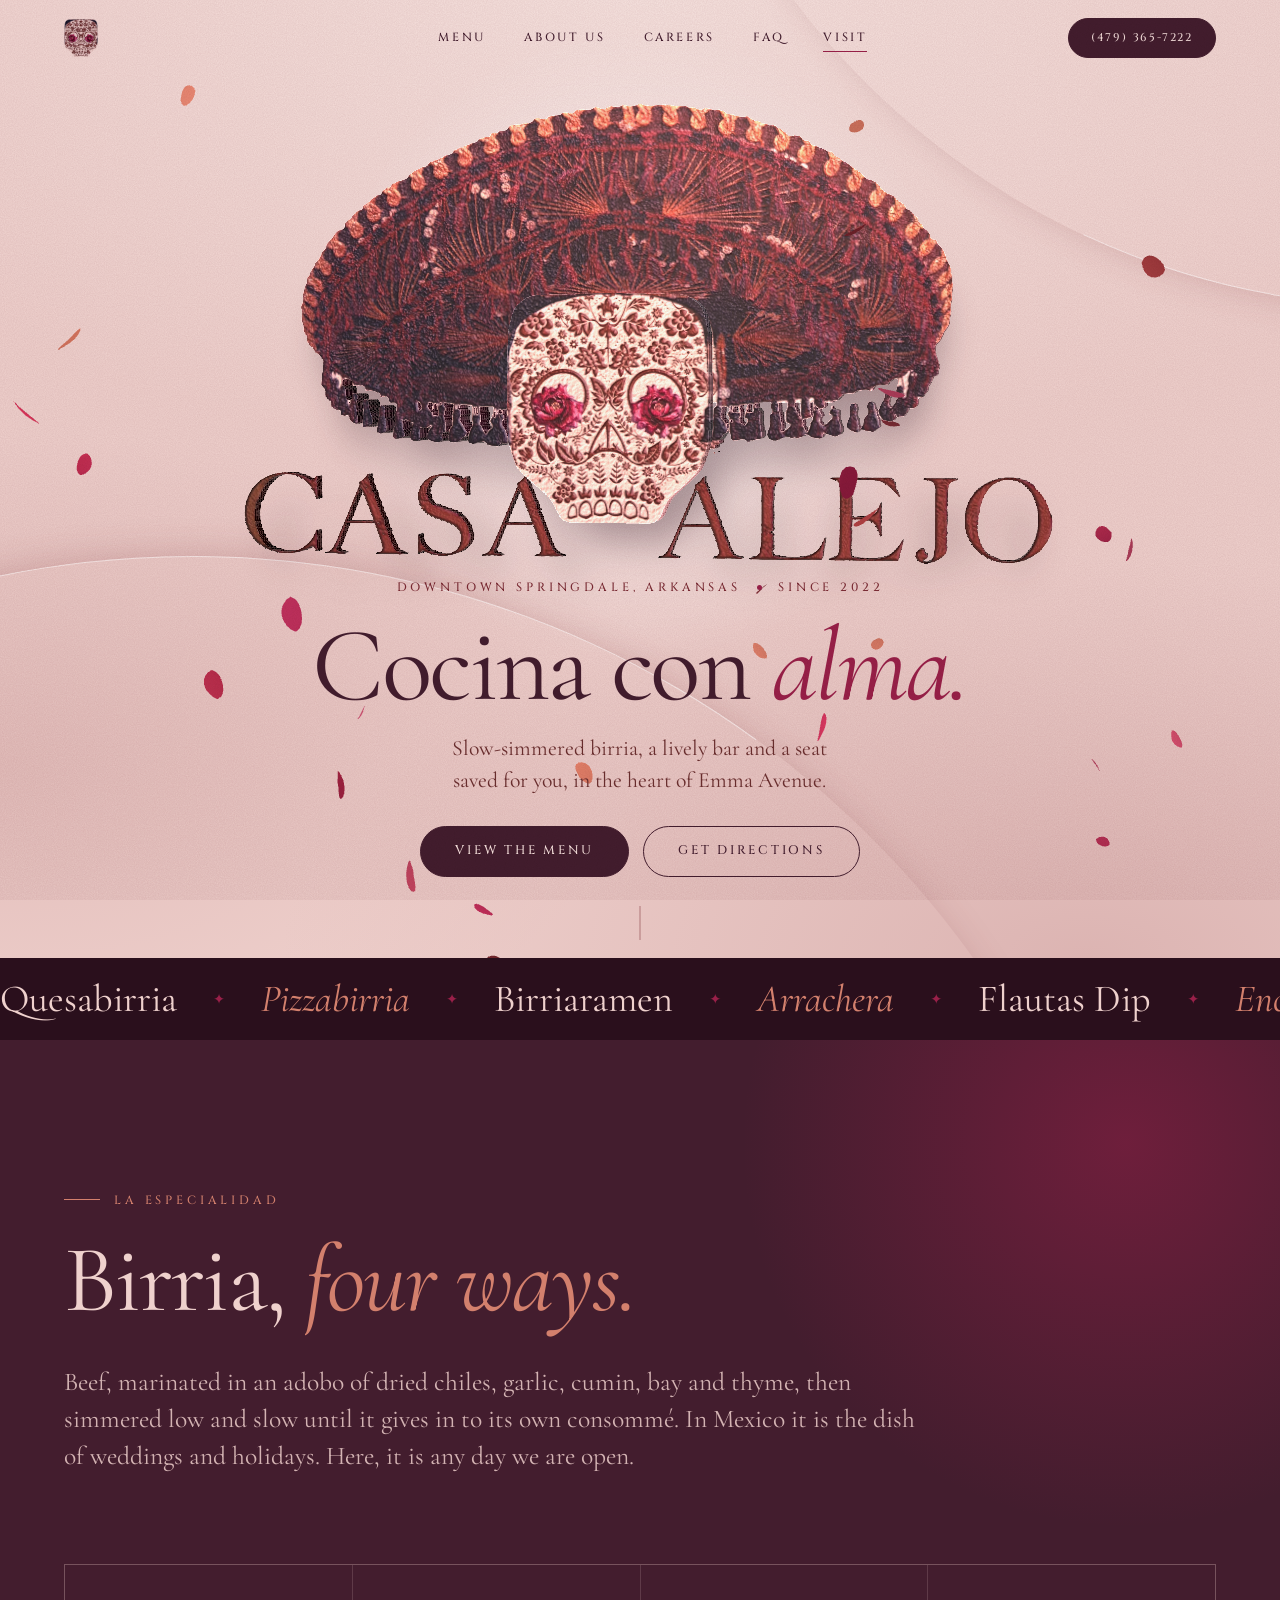
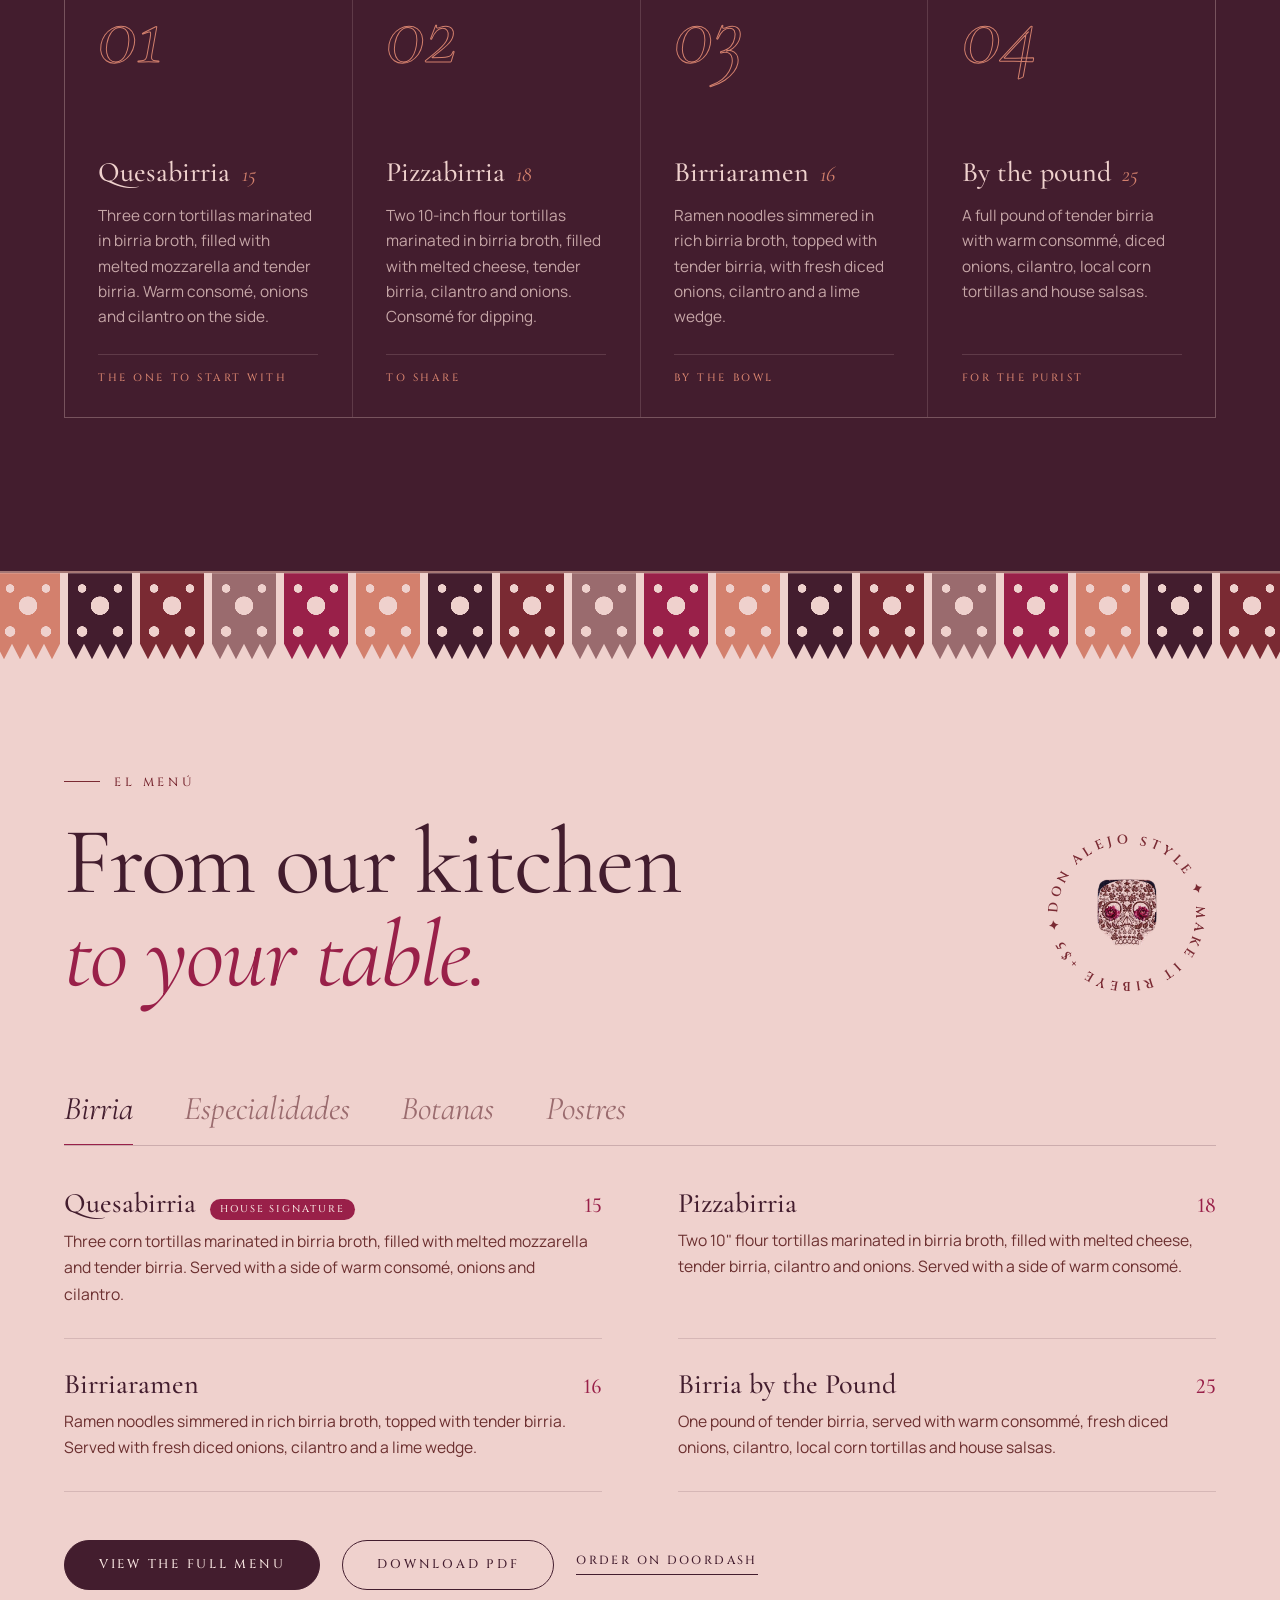
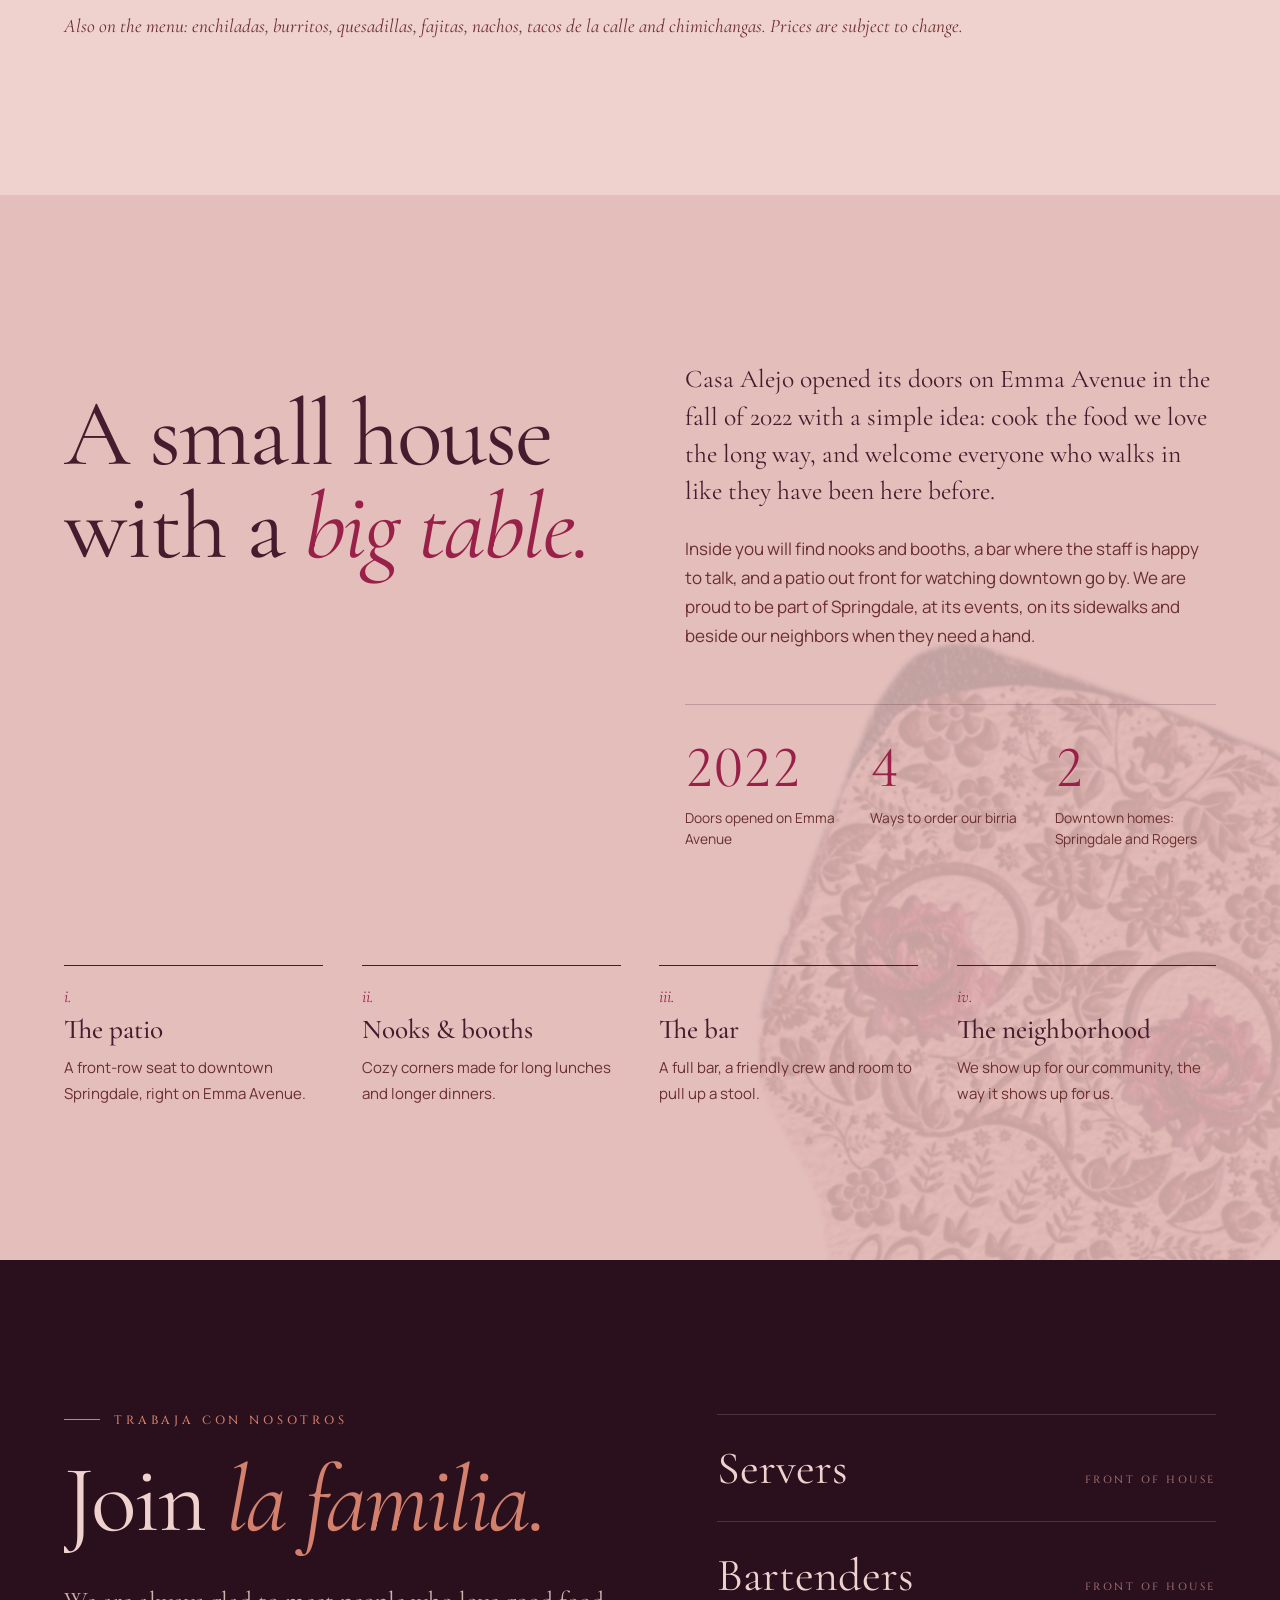
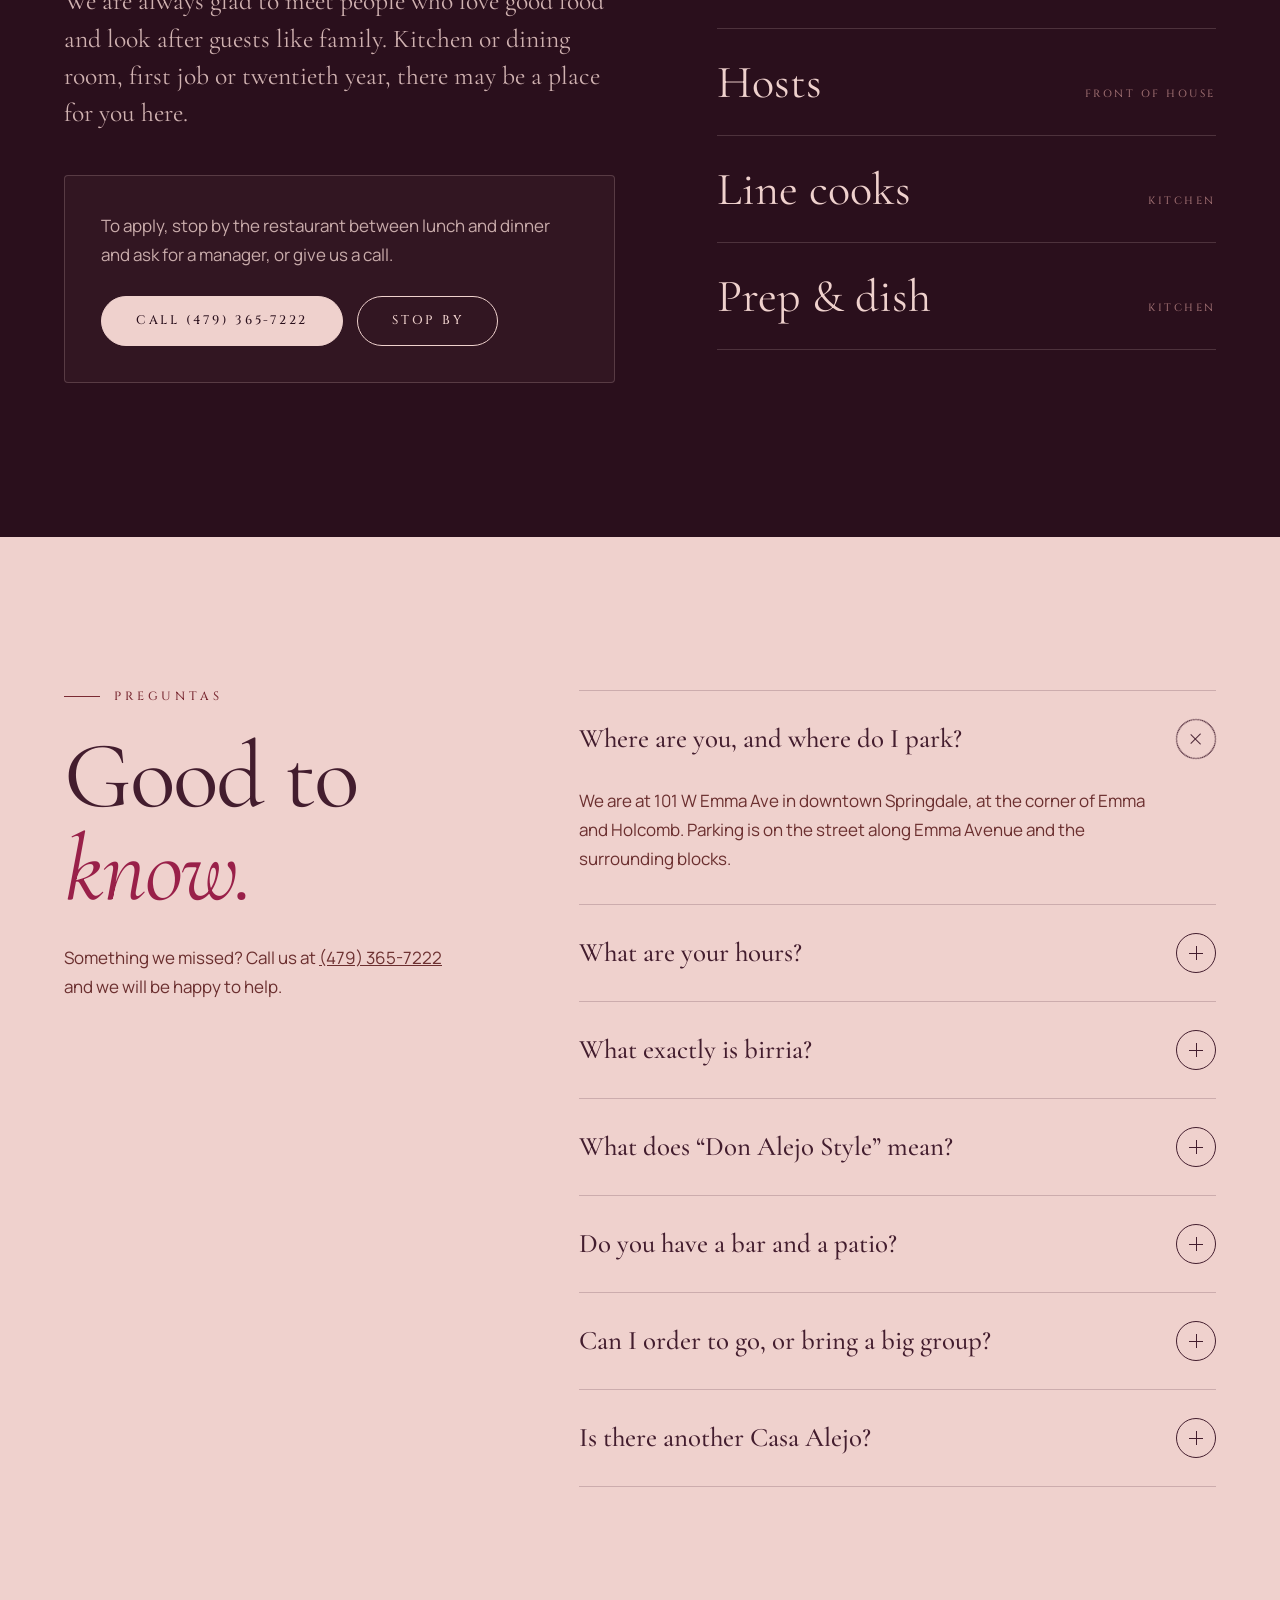
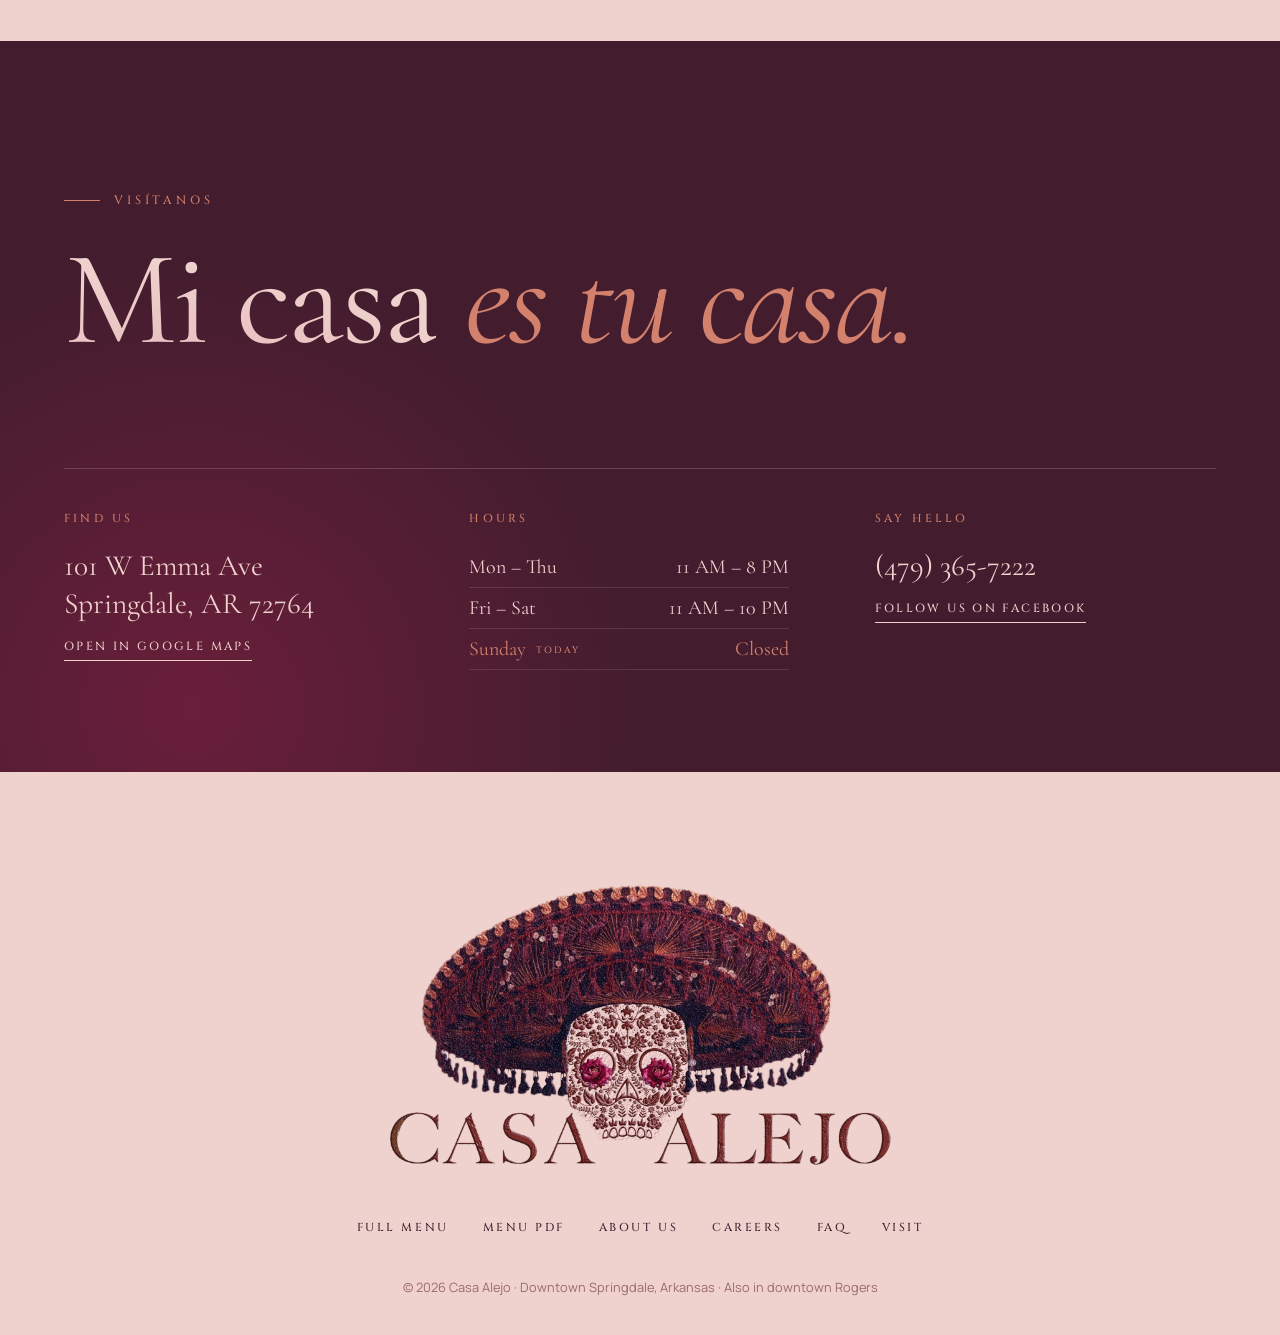
==== commit 02ea15d6: "Add full menu page reproducing the printed menu menu.html recreates both sides of the in-house menu " ====
--- a/index.html
+++ b/index.html
@@ -50,7 +50,7 @@
     <span>Casa Alejo</span>
   </a>
   <nav class="nav__links" id="navLinks" aria-label="Primary">
-    <a href="#menu">Menu</a>
+    <a href="menu.html">Menu</a>
     <a href="#about">About Us</a>
     <a href="#careers">Careers</a>
     <a href="#faq">FAQ</a>
@@ -74,7 +74,7 @@
       <h1 class="hero__title"><span class="line"><span>Cocina con <em>alma.</em></span></span></h1>
       <p class="hero__sub">Slow-simmered birria, a lively bar and a seat saved for you, in the heart of Emma Avenue.</p>
       <div class="hero__actions">
-        <a class="btn" href="#menu"><span>See the menu</span></a>
+        <a class="btn" href="menu.html"><span>View the menu</span></a>
         <a class="btn btn--ghost" href="https://maps.app.goo.gl/HfRPFYgy8SXQbZ426" target="_blank" rel="noopener"><span>Get directions</span></a>
       </div>
     </div>
@@ -100,26 +100,26 @@
       <ol class="birria__grid">
         <li class="card" data-reveal>
           <span class="card__no">01</span>
-          <h3>Quesabirria</h3>
-          <p>Three corn tortillas bathed in birria juice, filled with mozzarella, birria, onion and cilantro. Consommé on the side for dipping.</p>
+          <h3>Quesabirria <span class="card__price">15</span></h3>
+          <p>Three corn tortillas marinated in birria broth, filled with melted mozzarella and tender birria. Warm consomé, onions and cilantro on the side.</p>
           <span class="card__tag">The one to start with</span>
         </li>
         <li class="card" data-reveal>
           <span class="card__no">02</span>
-          <h3>Pizzabirria</h3>
-          <p>Birria and melted cheese pressed between crisp tortillas and cut like a pie. Made for the middle of the table.</p>
+          <h3>Pizzabirria <span class="card__price">18</span></h3>
+          <p>Two 10-inch flour tortillas marinated in birria broth, filled with melted cheese, tender birria, cilantro and onions. Consomé for dipping.</p>
           <span class="card__tag">To share</span>
         </li>
         <li class="card" data-reveal>
           <span class="card__no">03</span>
-          <h3>Birriaramen</h3>
-          <p>Ramen noodles swimming in our birria consommé, finished with onion and cilantro. Comfort, twice over.</p>
+          <h3>Birriaramen <span class="card__price">16</span></h3>
+          <p>Ramen noodles simmered in rich birria broth, topped with tender birria, with fresh diced onions, cilantro and a lime wedge.</p>
           <span class="card__tag">By the bowl</span>
         </li>
         <li class="card" data-reveal>
           <span class="card__no">04</span>
-          <h3>By the pound</h3>
-          <p>Birria in its purest form, with consommé, cilantro, onion and eight homemade corn tortillas. Build your own.</p>
+          <h3>By the pound <span class="card__price">25</span></h3>
+          <p>A full pound of tender birria with warm consommé, diced onions, cilantro, local corn tortillas and house salsas.</p>
           <span class="card__tag">For the purist</span>
         </li>
       </ol>
@@ -135,10 +135,10 @@
           <p class="label" data-reveal>El menú</p>
           <h2 class="display" data-reveal><span class="line"><span>From our kitchen</span></span> <span class="line"><span><em>to your table.</em></span></span></h2>
         </div>
-        <div class="bowl" data-reveal aria-label="Make anything on the menu a bowl">
+        <div class="bowl" data-reveal role="img" aria-label="Don Alejo Style: make any dish with ribeye for 5 dollars more">
           <svg viewBox="0 0 200 200" aria-hidden="true">
             <defs><path id="bowlPath" d="M100,100 m-78,0 a78,78 0 1,1 156,0 a78,78 0 1,1 -156,0"/></defs>
-            <text><textPath href="#bowlPath" textLength="484">MAKE IT A BOWL ✦ ANY DISH ON THE MENU ✦ </textPath></text>
+            <text><textPath href="#bowlPath" textLength="484">DON ALEJO STYLE ✦ MAKE IT RIBEYE +$5 ✦ </textPath></text>
           </svg>
           <img src="assets/logo/skull-mark.webp" alt="" width="60" height="68" loading="lazy">
         </div>
@@ -146,39 +146,46 @@
 
       <div class="tabs" role="tablist" aria-label="Menu sections" data-reveal>
         <button class="tab is-active" role="tab" aria-selected="true" aria-controls="panel-birria" id="tab-birria">Birria</button>
-        <button class="tab" role="tab" aria-selected="false" aria-controls="panel-favoritos" id="tab-favoritos" tabindex="-1">Favoritos</button>
-        <button class="tab" role="tab" aria-selected="false" aria-controls="panel-clasicos" id="tab-clasicos" tabindex="-1">Clásicos</button>
-        <button class="tab" role="tab" aria-selected="false" aria-controls="panel-bar" id="tab-bar" tabindex="-1">La Barra</button>
+        <button class="tab" role="tab" aria-selected="false" aria-controls="panel-especialidades" id="tab-especialidades" tabindex="-1">Especialidades</button>
+        <button class="tab" role="tab" aria-selected="false" aria-controls="panel-botanas" id="tab-botanas" tabindex="-1">Botanas</button>
+        <button class="tab" role="tab" aria-selected="false" aria-controls="panel-postres" id="tab-postres" tabindex="-1">Postres</button>
       </div>
 
       <div class="panels" data-reveal>
         <div class="panel is-active" role="tabpanel" id="panel-birria" aria-labelledby="tab-birria">
-          <article class="dish"><h3>Quesabirria <small>House signature</small></h3><p>Three corn tortillas marinated in birria juice, stuffed with mozzarella, birria, onion and cilantro. Served with consommé.</p></article>
-          <article class="dish"><h3>Pizzabirria</h3><p>Our birria and melted cheese between crisp tortillas, sliced to share.</p></article>
-          <article class="dish"><h3>Birriaramen</h3><p>Ramen noodles in birria consommé with onion and cilantro.</p></article>
-          <article class="dish"><h3>Birria by the Pound</h3><p>With consommé, cilantro, onion and eight homemade corn tortillas.</p></article>
-        </div>
-        <div class="panel" role="tabpanel" id="panel-favoritos" aria-labelledby="tab-favoritos" hidden>
-          <article class="dish"><h3>Flautas Dip <small>Guest favorite</small></h3><p>Crisp flautas meet warm, melted cheese dip. Listed as a starter, ordered as dinner. Ask for it with birria.</p></article>
-          <article class="dish"><h3>Enchiladas Blancas</h3><p>Three enchiladas filled with shredded chicken, topped with cilantro, queso fresco, cheese sauce and sour cream.</p></article>
-          <article class="dish"><h3>Arrachera</h3><p>Skirt steak off the grill, the plate regulars come back for.</p></article>
-          <article class="dish"><h3>Arroz Alejo</h3><p>The house rice plate that carries our name.</p></article>
-        </div>
-        <div class="panel" role="tabpanel" id="panel-clasicos" aria-labelledby="tab-clasicos" hidden>
-          <article class="dish"><h3>Tacos</h3><p>The classics, on warm tortillas. Ask your server about today's fillings.</p></article>
-          <article class="dish"><h3>Enchiladas</h3><p>Rolled, sauced and baked the way you remember them.</p></article>
-          <article class="dish"><h3>Fajitas</h3><p>Brought to the table sizzling, with everything you need to build your own.</p></article>
-          <article class="dish"><h3>Chimichangas</h3><p>Golden, crisp and generously filled.</p></article>
-          <article class="dish"><h3>Quesadillas</h3><p>Griddled until the cheese gives up. Add birria if you know what's good.</p></article>
-          <article class="dish"><h3>Cheese Dips</h3><p>For the chips that land on your table the moment you sit down.</p></article>
-        </div>
-        <div class="panel" role="tabpanel" id="panel-bar" aria-labelledby="tab-bar" hidden>
-          <article class="dish"><h3>Margaritas</h3><p>Shaken to order at our full bar. Pull up a stool and tell us how you like yours.</p></article>
-          <article class="dish"><h3>Cerveza</h3><p>Cold beer, the natural partner to a plate of birria.</p></article>
-          <article class="dish"><h3>Cocktails &amp; Spirits</h3><p>A full bar means the classics are covered. Ask what the bartender is pouring tonight.</p></article>
-        </div>
-      </div>
-      <p class="menu__note" data-reveal>Our menu changes with the season. For today's full menu and prices, ask in house or call <a href="tel:+14793657222">(479) 365-7222</a>.</p>
+          <article class="dish"><h3>Quesabirria <small>House signature</small><span class="dish__price">15</span></h3><p>Three corn tortillas marinated in birria broth, filled with melted mozzarella and tender birria. Served with a side of warm consomé, onions and cilantro.</p></article>
+          <article class="dish"><h3>Pizzabirria<span class="dish__price">18</span></h3><p>Two 10" flour tortillas marinated in birria broth, filled with melted cheese, tender birria, cilantro and onions. Served with a side of warm consomé.</p></article>
+          <article class="dish"><h3>Birriaramen<span class="dish__price">16</span></h3><p>Ramen noodles simmered in rich birria broth, topped with tender birria. Served with fresh diced onions, cilantro and a lime wedge.</p></article>
+          <article class="dish"><h3>Birria by the Pound<span class="dish__price">25</span></h3><p>One pound of tender birria, served with warm consommé, fresh diced onions, cilantro, local corn tortillas and house salsas.</p></article>
+        </div>
+        <div class="panel" role="tabpanel" id="panel-especialidades" aria-labelledby="tab-especialidades" hidden>
+          <article class="dish"><h3>Arroz Alejo<span class="dish__price">13</span></h3><p>A bed of rice topped with fajita-style steak, chicken, or both, finished with cheese sauce. Add shrimp for 3.</p></article>
+          <article class="dish"><h3>Grilled Shrimp Tacos<span class="dish__price">17</span></h3><p>Four shrimp tacos on corn or flour tortillas with house-made poblano sauce, lettuce, pico de gallo and queso fresco.</p></article>
+          <article class="dish"><h3>Pollo Alejo<span class="dish__price">18</span></h3><p>Grilled chicken fillet with sautéed onions and peppers, four bacon-wrapped shrimp, and poblano or cheese sauce. With rice, house salad and tortillas.</p></article>
+          <article class="dish"><h3>Arrachera<span class="dish__price">24</span></h3><p>Alejo’s traditional carne asada: grilled skirt steak with fresh lime and cilantro, beans, grilled spring onions, jalapeño, avocado salsa and warm tortillas.</p></article>
+          <article class="dish"><h3>Casa Burrito<span class="dish__price">18</span></h3><p>Our biggest tortilla, packed with French fries, fajita-style steak or chicken, mozzarella, pico, guacamole and sour cream, smothered in cheese sauce.</p></article>
+          <article class="dish"><h3>Carnitas<span class="dish__price">18</span></h3><p>Marinated pork, slow-cooked until tender and golden-crispy. With rice, beans, house salad, pickled red onions, avocado salsa and warm tortillas.</p></article>
+        </div>
+        <div class="panel" role="tabpanel" id="panel-botanas" aria-labelledby="tab-botanas" hidden>
+          <article class="dish"><h3>Cheese Dip<span class="dish__price">6 / 9</span></h3><p>Small or large. Add chorizo or beans for 2.</p></article>
+          <article class="dish"><h3>Guacamole Casero<span class="dish__price">11</span></h3><p>Our house-made guacamole.</p></article>
+          <article class="dish"><h3>Flautas Dip<span class="dish__price">10</span></h3><p>Substitute birria for 3.</p></article>
+          <article class="dish"><h3>Queso Fundido<span class="dish__price">9</span></h3><p>Add chorizo or mushrooms for 2, both for 3, or alambre (steak, chorizo, onions, bell peppers) for 4.</p></article>
+          <article class="dish"><h3>Shrimp Ceviche <small>Saturday only</small><span class="dish__price">16</span></h3><p>Available Saturdays only.</p></article>
+          <article class="dish"><h3>Cocktail de Camaron <small>Fri – Sun</small><span class="dish__price">16</span></h3><p>Available Friday, Saturday and Sunday only.</p></article>
+        </div>
+        <div class="panel" role="tabpanel" id="panel-postres" aria-labelledby="tab-postres" hidden>
+          <article class="dish"><h3>Sopapilla Nachos<span class="dish__price">9</span></h3><p>Puff pastry nachos coated in cinnamon sugar, served with ice cream topped with lechera, chocolate and whipped cream.</p></article>
+          <article class="dish"><h3>Churros<span class="dish__price">8</span></h3><p>Fried pastry sticks coated in cinnamon sugar, served with ice cream topped with lechera, chocolate and whipped cream.</p></article>
+          <article class="dish"><h3>Tres Leches Cheesecake<span class="dish__price">9</span></h3><p>Decadent cheesecake between two slices of tres leches cake, topped with a chocolate shell and drizzled with lechera.</p></article>
+        </div>
+      </div>
+      <div class="menu__cta" data-reveal>
+        <a class="btn" href="menu.html"><span>View the full menu</span></a>
+        <a class="btn btn--ghost" href="assets/menu/casa-alejo-menu.pdf" download><span>Download PDF</span></a>
+        <a class="link" href="https://www.doordash.com/store/casa-alejo-springdale-24533513/18506643/" target="_blank" rel="noopener">Order on DoorDash</a>
+      </div>
+      <p class="menu__note" data-reveal>Also on the menu: enchiladas, burritos, quesadillas, fajitas, nachos, tacos de la calle and chimichangas. Prices are subject to change.</p>
     </div>
   </section>
 
@@ -257,8 +264,8 @@
           <div><p>A celebratory Mexican stew of adobo-marinated meat, slow cooked in a broth of dried chiles, herbs and spices. We make ours with beef, and that broth becomes the consommé you dip everything into.</p></div>
         </details>
         <details data-reveal>
-          <summary>Can I really make anything a bowl?</summary>
-          <div><p>Yes. Nearly any dish on the menu can be served as a bowl. Just ask your server.</p></div>
+          <summary>What does “Don Alejo Style” mean?</summary>
+          <div><p>It is our signature move: make any dish with ribeye for $5 more. Availability is limited, and it does not apply to fajitas.</p></div>
         </details>
         <details data-reveal>
           <summary>Do you have a bar and a patio?</summary>
@@ -266,7 +273,7 @@
         </details>
         <details data-reveal>
           <summary>Can I order to go, or bring a big group?</summary>
-          <div><p>Call us at (479) 365-7222 for to-go orders. For larger groups, a call ahead helps us have a table ready for you.</p></div>
+          <div><p>Yes. Order for pickup or delivery on <a href="https://www.doordash.com/store/casa-alejo-springdale-24533513/18506643/" target="_blank" rel="noopener">DoorDash</a>, or call us at (479) 365-7222. For larger groups, a call ahead helps us have a table ready for you.</p></div>
         </details>
         <details data-reveal>
           <summary>Is there another Casa Alejo?</summary>
@@ -309,7 +316,7 @@
   <div class="wrap">
     <img class="footer__logo" src="assets/logo/logo.webp" alt="Casa Alejo" width="1670" height="960" loading="lazy">
     <nav class="footer__links" aria-label="Footer">
-      <a href="#menu">Menu</a><a href="#about">About Us</a><a href="#careers">Careers</a><a href="#faq">FAQ</a><a href="#visit">Visit</a>
+      <a href="menu.html">Full Menu</a><a href="assets/menu/casa-alejo-menu.pdf" download>Menu PDF</a><a href="#about">About Us</a><a href="#careers">Careers</a><a href="#faq">FAQ</a><a href="#visit">Visit</a>
     </nav>
     <p class="footer__fine">© <span id="year">2026</span> Casa Alejo · Downtown Springdale, Arkansas · Also in downtown Rogers</p>
   </div>
--- a/css/styles.css
+++ b/css/styles.css
@@ -203,6 +203,7 @@
 .card__no { font: 400 clamp(4.5rem, 7vw, 6.5rem)/.8 var(--serif); font-style: italic; color: transparent; -webkit-text-stroke: 1px var(--cobre); padding-bottom: 72px; transition: color .5s, transform .7s var(--ease); transform-origin: left bottom; }
 .card:hover .card__no { color: var(--cobre); transform: translateY(-6px) scale(1.04); }
 .card h3 { font: 500 clamp(1.7rem, 2.2vw, 2.1rem)/1.05 var(--serif); }
+.card__price { font-style: italic; font-weight: 400; font-size: .78em; color: var(--cobre); margin-left: .2em; }
 .card p { flex: 1; font-size: .96rem; line-height: 1.65; color: color-mix(in srgb, var(--blush) 76%, transparent); }
 .card__tag { font: 500 .66rem/1 var(--caps); letter-spacing: .24em; text-transform: uppercase; color: var(--cobre); padding-top: 18px; border-top: 1px solid rgb(239 209 205 / .16); margin-top: 8px; }
 
@@ -241,10 +242,14 @@
 .panel.is-active .dish { animation: rise .7s var(--ease) both; animation-delay: calc(var(--i, 0) * 70ms); }
 @keyframes rise { from { opacity: 0; transform: translateY(18px); } }
 .dish h3 { font: 500 clamp(1.55rem, 2.2vw, 1.95rem)/1.1 var(--serif); display: flex; flex-wrap: wrap; align-items: baseline; gap: 6px 14px; transition: color .3s, transform .5s var(--ease); }
-.dish:hover h3 { color: var(--rosa); transform: translateX(8px); }
+.dish:hover h3 { color: var(--rosa); }
 .dish small { font: 500 .62rem/1 var(--caps); letter-spacing: .2em; text-transform: uppercase; color: var(--blush-light); background: var(--rosa); padding: 6px 10px 5px; border-radius: 999px; }
 .dish p { color: var(--ink); font-size: .98rem; max-width: 34em; }
-.menu__note { margin-top: 44px; font: italic 400 1.2rem/1.5 var(--serif); color: var(--ink); }
+.dish__price { margin-left: auto; padding-left: 12px; font: 500 1.35rem/1 var(--serif); color: var(--rosa); font-variant-numeric: lining-nums; white-space: nowrap; }
+.menu__cta { display: flex; flex-wrap: wrap; align-items: center; gap: 14px 22px; margin-top: 48px; }
+.menu__cta .link { margin-top: 0; color: var(--wine); }
+.menu__cta .link:hover { color: var(--rosa); }
+.menu__note { margin-top: 22px; font: italic 400 1.2rem/1.5 var(--serif); color: var(--ink); }
 
 /* ── about ── */
 .about { overflow: hidden; }
